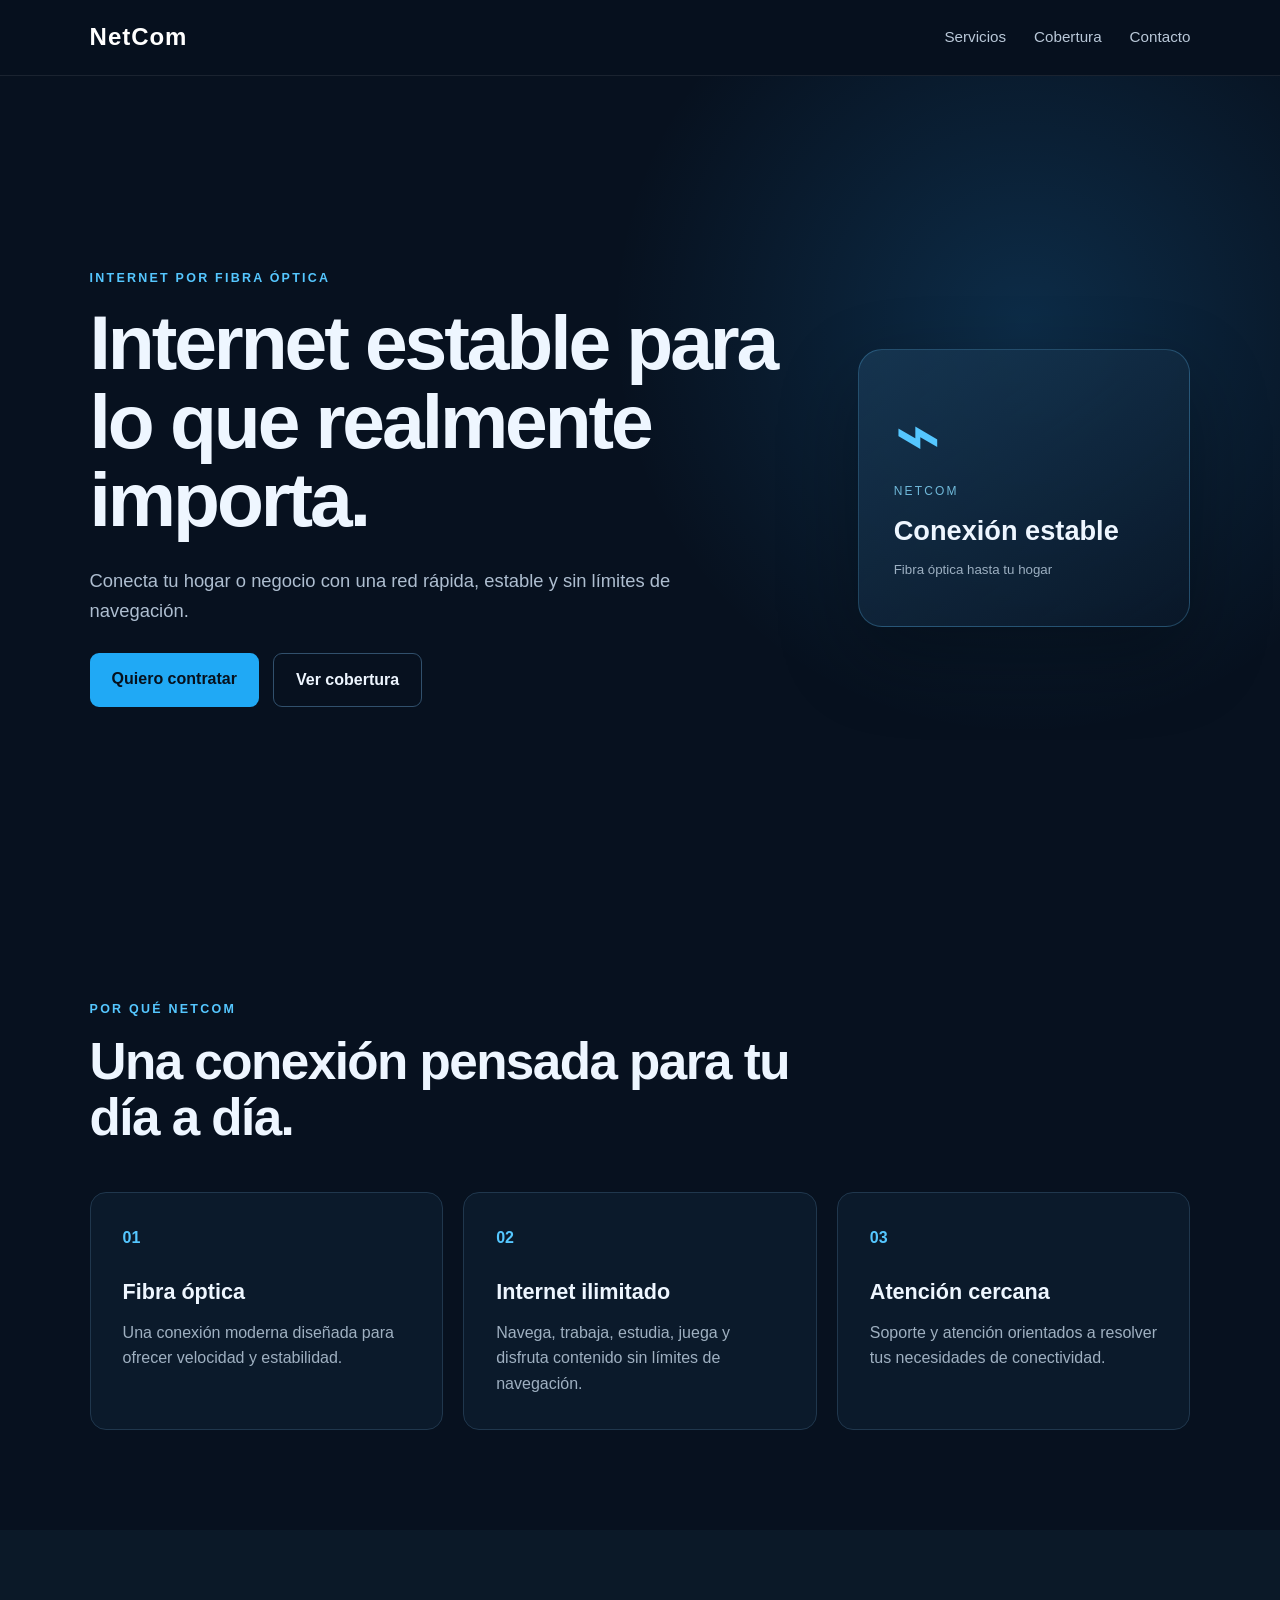
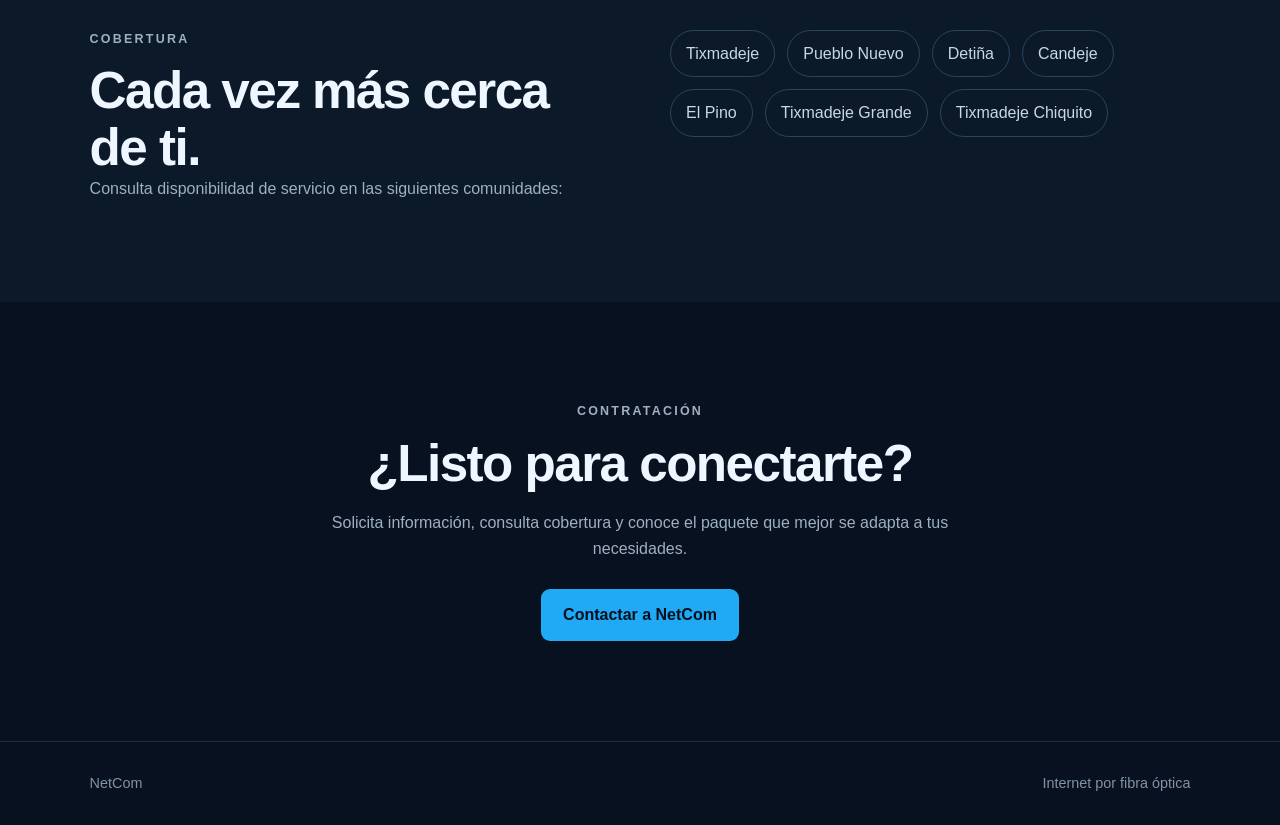
==== index.html @ 11212d7e "Publish dark-mode logo asset" ====
<!DOCTYPE html>
<html lang="es">
<head>
  <meta charset="UTF-8">
  <meta name="viewport" content="width=device-width, initial-scale=1.0">
  <meta name="description" content="NetCom - Internet por fibra óptica estable, rápido e ilimitado.">
  <title>NetCom | Internet por Fibra Óptica</title>
  <link rel="stylesheet" href="style.css">
</head>
<body>
  <header class="navbar">
    <a class="brand" href="#inicio">NetCom</a>
    <nav>
      <a href="#servicios">Servicios</a>
      <a href="#cobertura">Cobertura</a>
      <a href="#contacto">Contacto</a>
    </nav>
  </header>

  <main>
    <section id="inicio" class="hero">
      <div class="hero-content">
        <p class="eyebrow">INTERNET POR FIBRA ÓPTICA</p>
        <h1>Internet estable para lo que realmente importa.</h1>
        <p class="hero-text">Conecta tu hogar o negocio con una red rápida, estable y sin límites de navegación.</p>
        <div class="hero-actions">
          <a class="button primary" href="#contacto">Quiero contratar</a>
          <a class="button secondary" href="#cobertura">Ver cobertura</a>
        </div>
      </div>
      <div class="signal-card">
        <div class="signal-icon">⌁</div>
        <span>NETCOM</span>
        <strong>Conexión estable</strong>
        <small>Fibra óptica hasta tu hogar</small>
      </div>
    </section>

    <section id="servicios" class="section">
      <div class="section-heading">
        <p class="eyebrow">POR QUÉ NETCOM</p>
        <h2>Una conexión pensada para tu día a día.</h2>
      </div>
      <div class="cards">
        <article class="card"><div class="card-number">01</div><h3>Fibra óptica</h3><p>Una conexión moderna diseñada para ofrecer velocidad y estabilidad.</p></article>
        <article class="card"><div class="card-number">02</div><h3>Internet ilimitado</h3><p>Navega, trabaja, estudia, juega y disfruta contenido sin límites de navegación.</p></article>
        <article class="card"><div class="card-number">03</div><h3>Atención cercana</h3><p>Soporte y atención orientados a resolver tus necesidades de conectividad.</p></article>
      </div>
    </section>

    <section id="cobertura" class="coverage">
      <div><p class="eyebrow">COBERTURA</p><h2>Cada vez más cerca de ti.</h2><p>Consulta disponibilidad de servicio en las siguientes comunidades:</p></div>
      <div class="locations"><span>Tixmadeje</span><span>Pueblo Nuevo</span><span>Detiña</span><span>Candeje</span><span>El Pino</span><span>Tixmadeje Grande</span><span>Tixmadeje Chiquito</span></div>
    </section>

    <section id="contacto" class="contact section">
      <div class="contact-box"><p class="eyebrow">CONTRATACIÓN</p><h2>¿Listo para conectarte?</h2><p>Solicita información, consulta cobertura y conoce el paquete que mejor se adapta a tus necesidades.</p><a class="button primary" href="tel:+527121079888">Contactar a NetCom</a></div>
    </section>
  </main>

  <footer><span>NetCom</span><span>Internet por fibra óptica</span></footer>
  <script src="script.js"></script>
</body>
</html>
---- style.css ----
*{box-sizing:border-box;margin:0;padding:0}html{scroll-behavior:smooth}body{font-family:Inter,Arial,sans-serif;background:#07111f;color:#eef6ff;line-height:1.6}.navbar{height:76px;padding:0 7%;display:flex;align-items:center;justify-content:space-between;border-bottom:1px solid rgba(255,255,255,.08);position:sticky;top:0;background:rgba(7,17,31,.92);backdrop-filter:blur(12px);z-index:10}.brand{font-size:1.5rem;font-weight:800;color:#fff;text-decoration:none;letter-spacing:.04em}.navbar nav{display:flex;gap:28px}.navbar nav a{color:#b9c8d8;text-decoration:none;font-size:.95rem}.navbar nav a:hover{color:#fff}.hero{min-height:calc(100vh - 76px);padding:9% 7%;display:grid;grid-template-columns:1.35fr .65fr;gap:7%;align-items:center;background:radial-gradient(circle at 80% 30%,rgba(38,166,255,.18),transparent 35%)}.eyebrow{font-size:.78rem;font-weight:800;letter-spacing:.18em;color:#55c7ff;margin-bottom:14px}.hero h1{font-size:clamp(3rem,6vw,5.8rem);line-height:1.02;max-width:850px;letter-spacing:-.04em}.hero-text{font-size:1.15rem;color:#aebed0;max-width:650px;margin:28px 0}.hero-actions{display:flex;gap:14px;flex-wrap:wrap}.button{display:inline-block;padding:13px 22px;border-radius:9px;text-decoration:none;font-weight:700}.primary{background:#20a9f5;color:#06111d}.secondary{border:1px solid #31506c;color:#eef6ff}.signal-card{border:1px solid rgba(100,200,255,.25);border-radius:24px;padding:45px 35px;background:linear-gradient(145deg,rgba(24,57,85,.8),rgba(10,24,41,.7));box-shadow:0 30px 80px rgba(0,0,0,.3);display:flex;flex-direction:column;gap:7px}.signal-icon{font-size:5rem;line-height:1;color:#55c7ff}.signal-card span{font-size:.75rem;letter-spacing:.18em;color:#70b9d9}.signal-card strong{font-size:1.7rem}.signal-card small{color:#9cafc1}.section{padding:100px 7%}.section-heading{max-width:700px;margin-bottom:45px}.section h2,.coverage h2{font-size:clamp(2rem,4vw,3.5rem);line-height:1.1;letter-spacing:-.03em}.cards{display:grid;grid-template-columns:repeat(3,1fr);gap:20px}.card{padding:32px;border:1px solid #20374d;border-radius:16px;background:#0b1a2b}.card-number{color:#55c7ff;font-weight:800;margin-bottom:25px}.card h3{font-size:1.35rem;margin-bottom:10px}.card p,.coverage p,.contact-box p{color:#9fb0c1}.coverage{padding:100px 7%;display:grid;grid-template-columns:1fr 1fr;gap:60px;background:#0b1928}.locations{display:flex;flex-wrap:wrap;gap:12px;align-content:start}.locations span{padding:10px 15px;border:1px solid #29455e;border-radius:999px;color:#c8d8e7}.contact{text-align:center}.contact-box{max-width:700px;margin:auto}.contact-box h2{margin-bottom:18px}.contact-box .button{margin-top:28px}footer{padding:30px 7%;border-top:1px solid #1b2e40;display:flex;justify-content:space-between;color:#8093a6;font-size:.9rem}@media(max-width:800px){.navbar{padding:0 5%}.navbar nav{gap:12px}.navbar nav a{font-size:.8rem}.hero,.coverage{grid-template-columns:1fr;padding:75px 5%}.hero{min-height:auto}.section{padding:75px 5%}.cards{grid-template-columns:1fr}.signal-card{display:none}footer{padding:25px 5%;flex-direction:column;gap:8px}}
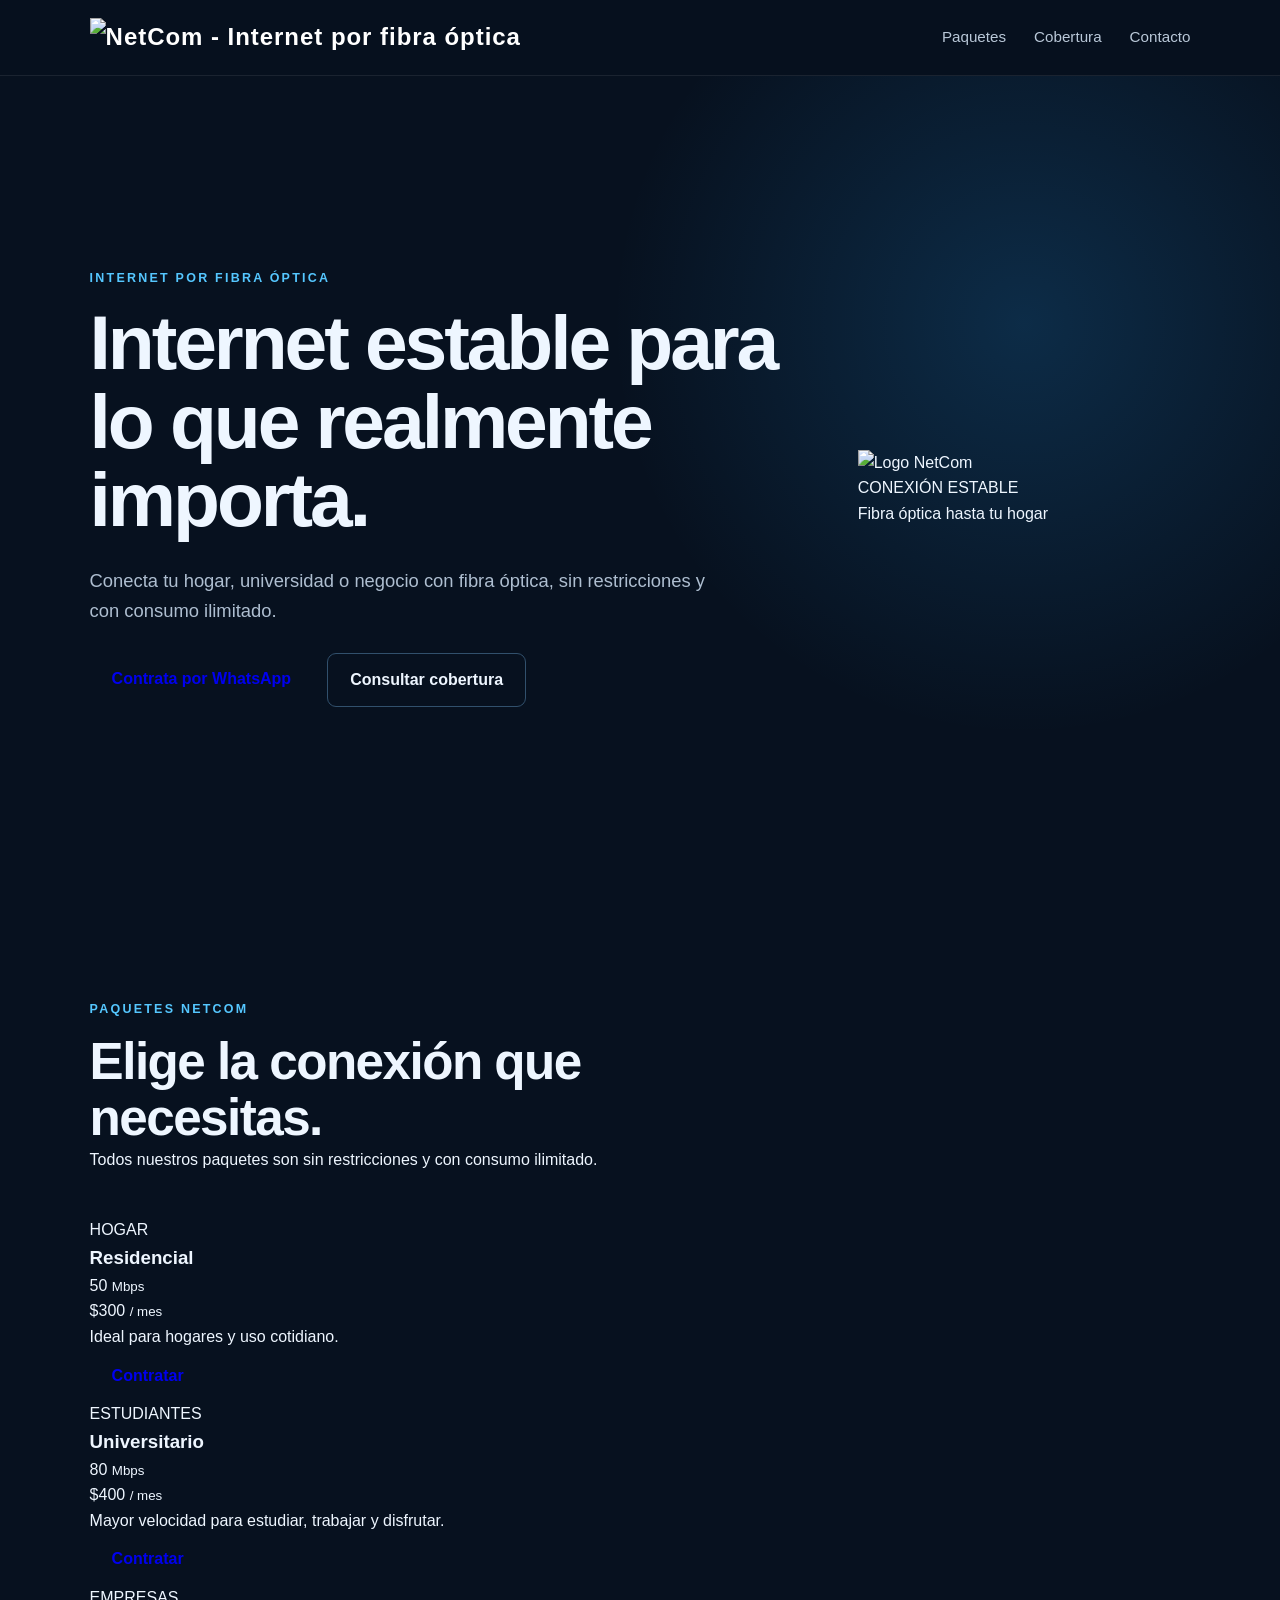
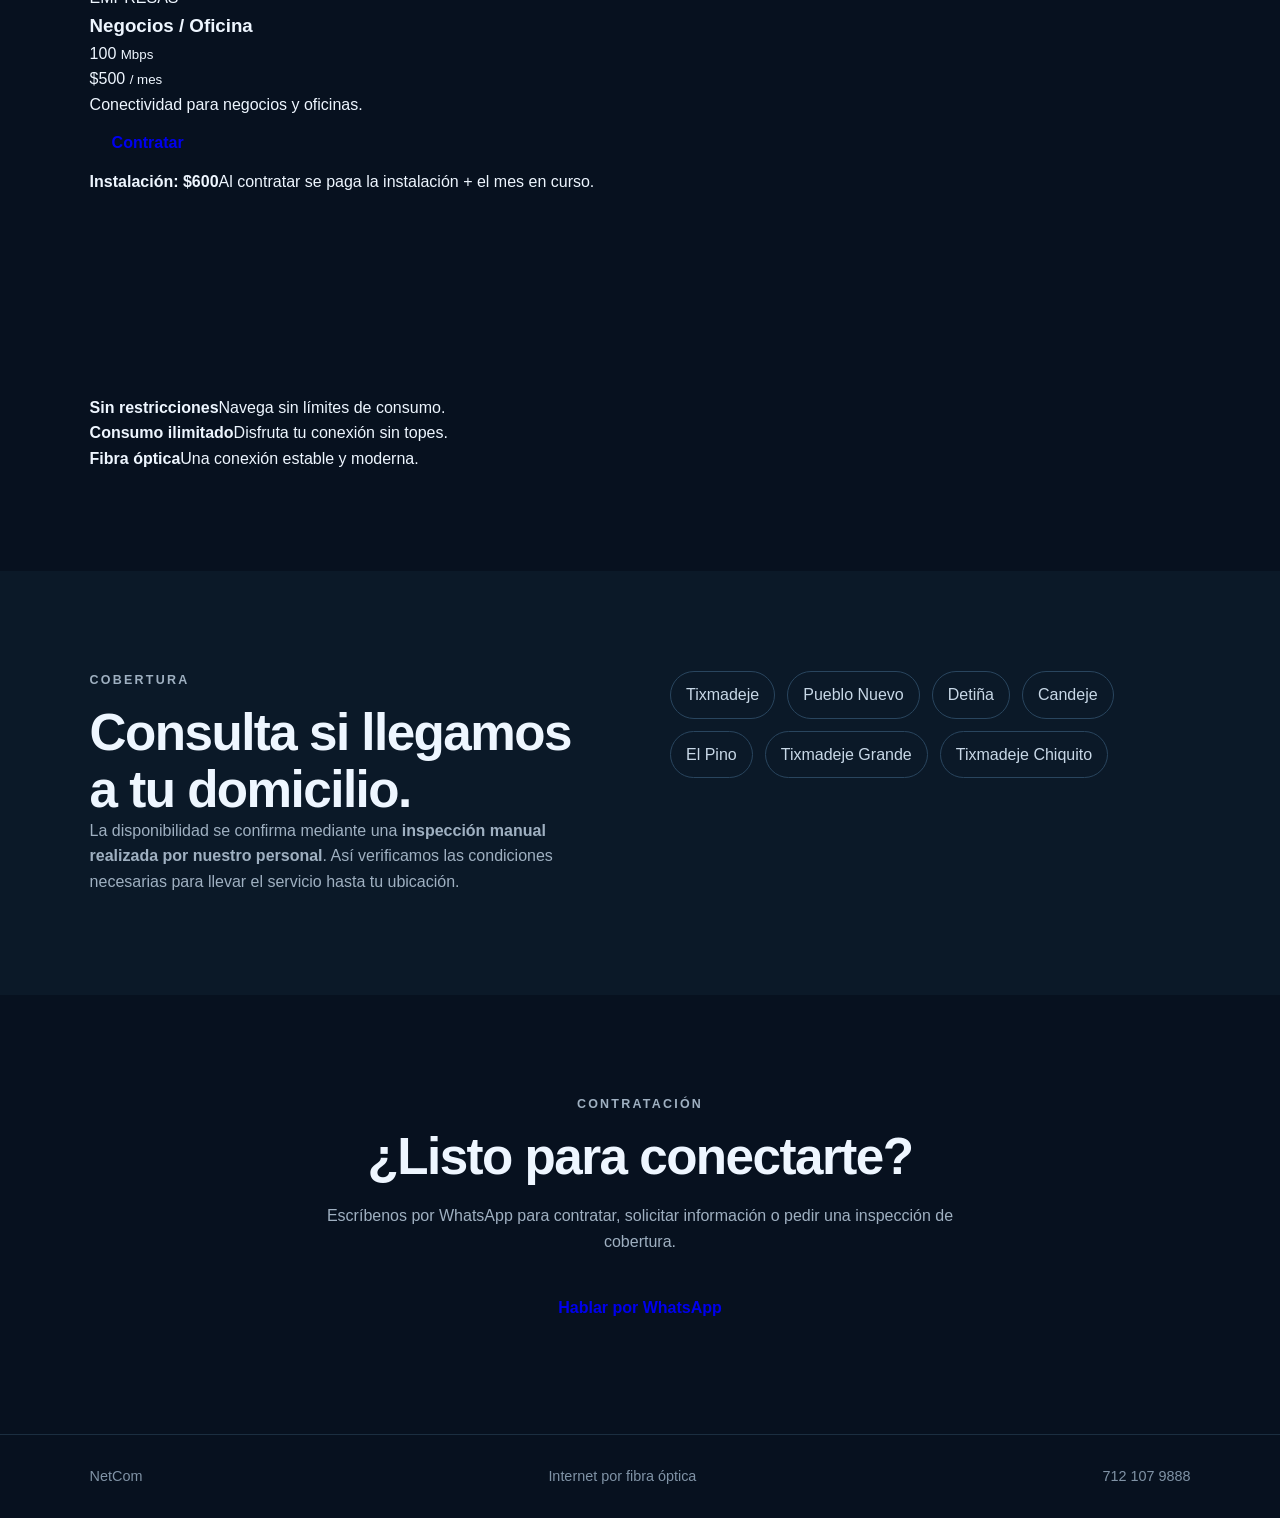
==== commit b56793d5: "Add NetCom branding and plans" ====
--- a/index.html
+++ b/index.html
@@ -1,64 +1,41 @@
 <!DOCTYPE html>
 <html lang="es">
 <head>
-  <meta charset="UTF-8">
-  <meta name="viewport" content="width=device-width, initial-scale=1.0">
-  <meta name="description" content="NetCom - Internet por fibra óptica estable, rápido e ilimitado.">
-  <title>NetCom | Internet por Fibra Óptica</title>
-  <link rel="stylesheet" href="style.css">
+<meta charset="UTF-8">
+<meta name="viewport" content="width=device-width, initial-scale=1.0">
+<meta name="description" content="NetCom - Internet por fibra óptica, sin restricciones y con consumo ilimitado.">
+<title>NetCom | Internet por Fibra Óptica</title>
+<link rel="stylesheet" href="style.css">
 </head>
 <body>
-  <header class="navbar">
-    <a class="brand" href="#inicio">NetCom</a>
-    <nav>
-      <a href="#servicios">Servicios</a>
-      <a href="#cobertura">Cobertura</a>
-      <a href="#contacto">Contacto</a>
-    </nav>
-  </header>
-
-  <main>
-    <section id="inicio" class="hero">
-      <div class="hero-content">
-        <p class="eyebrow">INTERNET POR FIBRA ÓPTICA</p>
-        <h1>Internet estable para lo que realmente importa.</h1>
-        <p class="hero-text">Conecta tu hogar o negocio con una red rápida, estable y sin límites de navegación.</p>
-        <div class="hero-actions">
-          <a class="button primary" href="#contacto">Quiero contratar</a>
-          <a class="button secondary" href="#cobertura">Ver cobertura</a>
-        </div>
-      </div>
-      <div class="signal-card">
-        <div class="signal-icon">⌁</div>
-        <span>NETCOM</span>
-        <strong>Conexión estable</strong>
-        <small>Fibra óptica hasta tu hogar</small>
-      </div>
-    </section>
-
-    <section id="servicios" class="section">
-      <div class="section-heading">
-        <p class="eyebrow">POR QUÉ NETCOM</p>
-        <h2>Una conexión pensada para tu día a día.</h2>
-      </div>
-      <div class="cards">
-        <article class="card"><div class="card-number">01</div><h3>Fibra óptica</h3><p>Una conexión moderna diseñada para ofrecer velocidad y estabilidad.</p></article>
-        <article class="card"><div class="card-number">02</div><h3>Internet ilimitado</h3><p>Navega, trabaja, estudia, juega y disfruta contenido sin límites de navegación.</p></article>
-        <article class="card"><div class="card-number">03</div><h3>Atención cercana</h3><p>Soporte y atención orientados a resolver tus necesidades de conectividad.</p></article>
-      </div>
-    </section>
-
-    <section id="cobertura" class="coverage">
-      <div><p class="eyebrow">COBERTURA</p><h2>Cada vez más cerca de ti.</h2><p>Consulta disponibilidad de servicio en las siguientes comunidades:</p></div>
-      <div class="locations"><span>Tixmadeje</span><span>Pueblo Nuevo</span><span>Detiña</span><span>Candeje</span><span>El Pino</span><span>Tixmadeje Grande</span><span>Tixmadeje Chiquito</span></div>
-    </section>
-
-    <section id="contacto" class="contact section">
-      <div class="contact-box"><p class="eyebrow">CONTRATACIÓN</p><h2>¿Listo para conectarte?</h2><p>Solicita información, consulta cobertura y conoce el paquete que mejor se adapta a tus necesidades.</p><a class="button primary" href="tel:+527121079888">Contactar a NetCom</a></div>
-    </section>
-  </main>
-
-  <footer><span>NetCom</span><span>Internet por fibra óptica</span></footer>
-  <script src="script.js"></script>
+<header class="navbar">
+  <a class="brand" href="#inicio"><img src="assets/netcom-logo-dark.png" alt="NetCom - Internet por fibra óptica"></a>
+  <nav><a href="#planes">Paquetes</a><a href="#cobertura">Cobertura</a><a href="#contacto">Contacto</a></nav>
+</header>
+<main>
+<section id="inicio" class="hero">
+  <div class="hero-content">
+    <p class="eyebrow">INTERNET POR FIBRA ÓPTICA</p>
+    <h1>Internet estable para lo que realmente importa.</h1>
+    <p class="hero-text">Conecta tu hogar, universidad o negocio con fibra óptica, sin restricciones y con consumo ilimitado.</p>
+    <div class="hero-actions"><a class="button whatsapp" href="https://wa.me/527121079888?text=Hola%20NetCom%2C%20quiero%20contratar%20internet." target="_blank" rel="noopener">Contrata por WhatsApp</a><a class="button secondary" href="#cobertura">Consultar cobertura</a></div>
+  </div>
+  <div class="hero-logo"><img src="assets/netcom-logo-dark.png" alt="Logo NetCom"><div class="badge">CONEXIÓN ESTABLE<br><span>Fibra óptica hasta tu hogar</span></div></div>
+</section>
+<section id="planes" class="section plans">
+  <div class="section-heading"><p class="eyebrow">PAQUETES NETCOM</p><h2>Elige la conexión que necesitas.</h2><p>Todos nuestros paquetes son sin restricciones y con consumo ilimitado.</p></div>
+  <div class="plans-grid">
+    <article class="plan"><span class="plan-tag">HOGAR</span><h3>Residencial</h3><div class="speed">50 <small>Mbps</small></div><div class="price">$300 <small>/ mes</small></div><p>Ideal para hogares y uso cotidiano.</p><a class="button whatsapp" href="https://wa.me/527121079888?text=Hola%20NetCom%2C%20me%20interesa%20el%20Plan%20Residencial%20de%2050%20Mbps." target="_blank" rel="noopener">Contratar</a></article>
+    <article class="plan featured"><span class="plan-tag">ESTUDIANTES</span><h3>Universitario</h3><div class="speed">80 <small>Mbps</small></div><div class="price">$400 <small>/ mes</small></div><p>Mayor velocidad para estudiar, trabajar y disfrutar.</p><a class="button whatsapp" href="https://wa.me/527121079888?text=Hola%20NetCom%2C%20me%20interesa%20el%20Plan%20Universitario%20de%2080%20Mbps." target="_blank" rel="noopener">Contratar</a></article>
+    <article class="plan"><span class="plan-tag">EMPRESAS</span><h3>Negocios / Oficina</h3><div class="speed">100 <small>Mbps</small></div><div class="price">$500 <small>/ mes</small></div><p>Conectividad para negocios y oficinas.</p><a class="button whatsapp" href="https://wa.me/527121079888?text=Hola%20NetCom%2C%20me%20interesa%20el%20Plan%20Negocios%2FOficina%20de%20100%20Mbps." target="_blank" rel="noopener">Contratar</a></article>
+  </div>
+  <div class="installation"><strong>Instalación: $600</strong><span>Al contratar se paga la instalación + el mes en curso.</span></div>
+</section>
+<section class="benefits section"><div class="benefit"><strong>Sin restricciones</strong><span>Navega sin límites de consumo.</span></div><div class="benefit"><strong>Consumo ilimitado</strong><span>Disfruta tu conexión sin topes.</span></div><div class="benefit"><strong>Fibra óptica</strong><span>Una conexión estable y moderna.</span></div></section>
+<section id="cobertura" class="coverage"><div><p class="eyebrow">COBERTURA</p><h2>Consulta si llegamos a tu domicilio.</h2><p>La disponibilidad se confirma mediante una <strong>inspección manual realizada por nuestro personal</strong>. Así verificamos las condiciones necesarias para llevar el servicio hasta tu ubicación.</p></div><div class="locations"><span>Tixmadeje</span><span>Pueblo Nuevo</span><span>Detiña</span><span>Candeje</span><span>El Pino</span><span>Tixmadeje Grande</span><span>Tixmadeje Chiquito</span></div></section>
+<section id="contacto" class="contact section"><div class="contact-box"><p class="eyebrow">CONTRATACIÓN</p><h2>¿Listo para conectarte?</h2><p>Escríbenos por WhatsApp para contratar, solicitar información o pedir una inspección de cobertura.</p><a class="button whatsapp" href="https://wa.me/527121079888?text=Hola%20NetCom%2C%20quiero%20informaci%C3%B3n%20sobre%20sus%20planes." target="_blank" rel="noopener">Hablar por WhatsApp</a></div></section>
+</main>
+<footer><span>NetCom</span><span>Internet por fibra óptica</span><span>712 107 9888</span></footer>
+<script src="script.js"></script>
 </body>
-</html>
+</html>
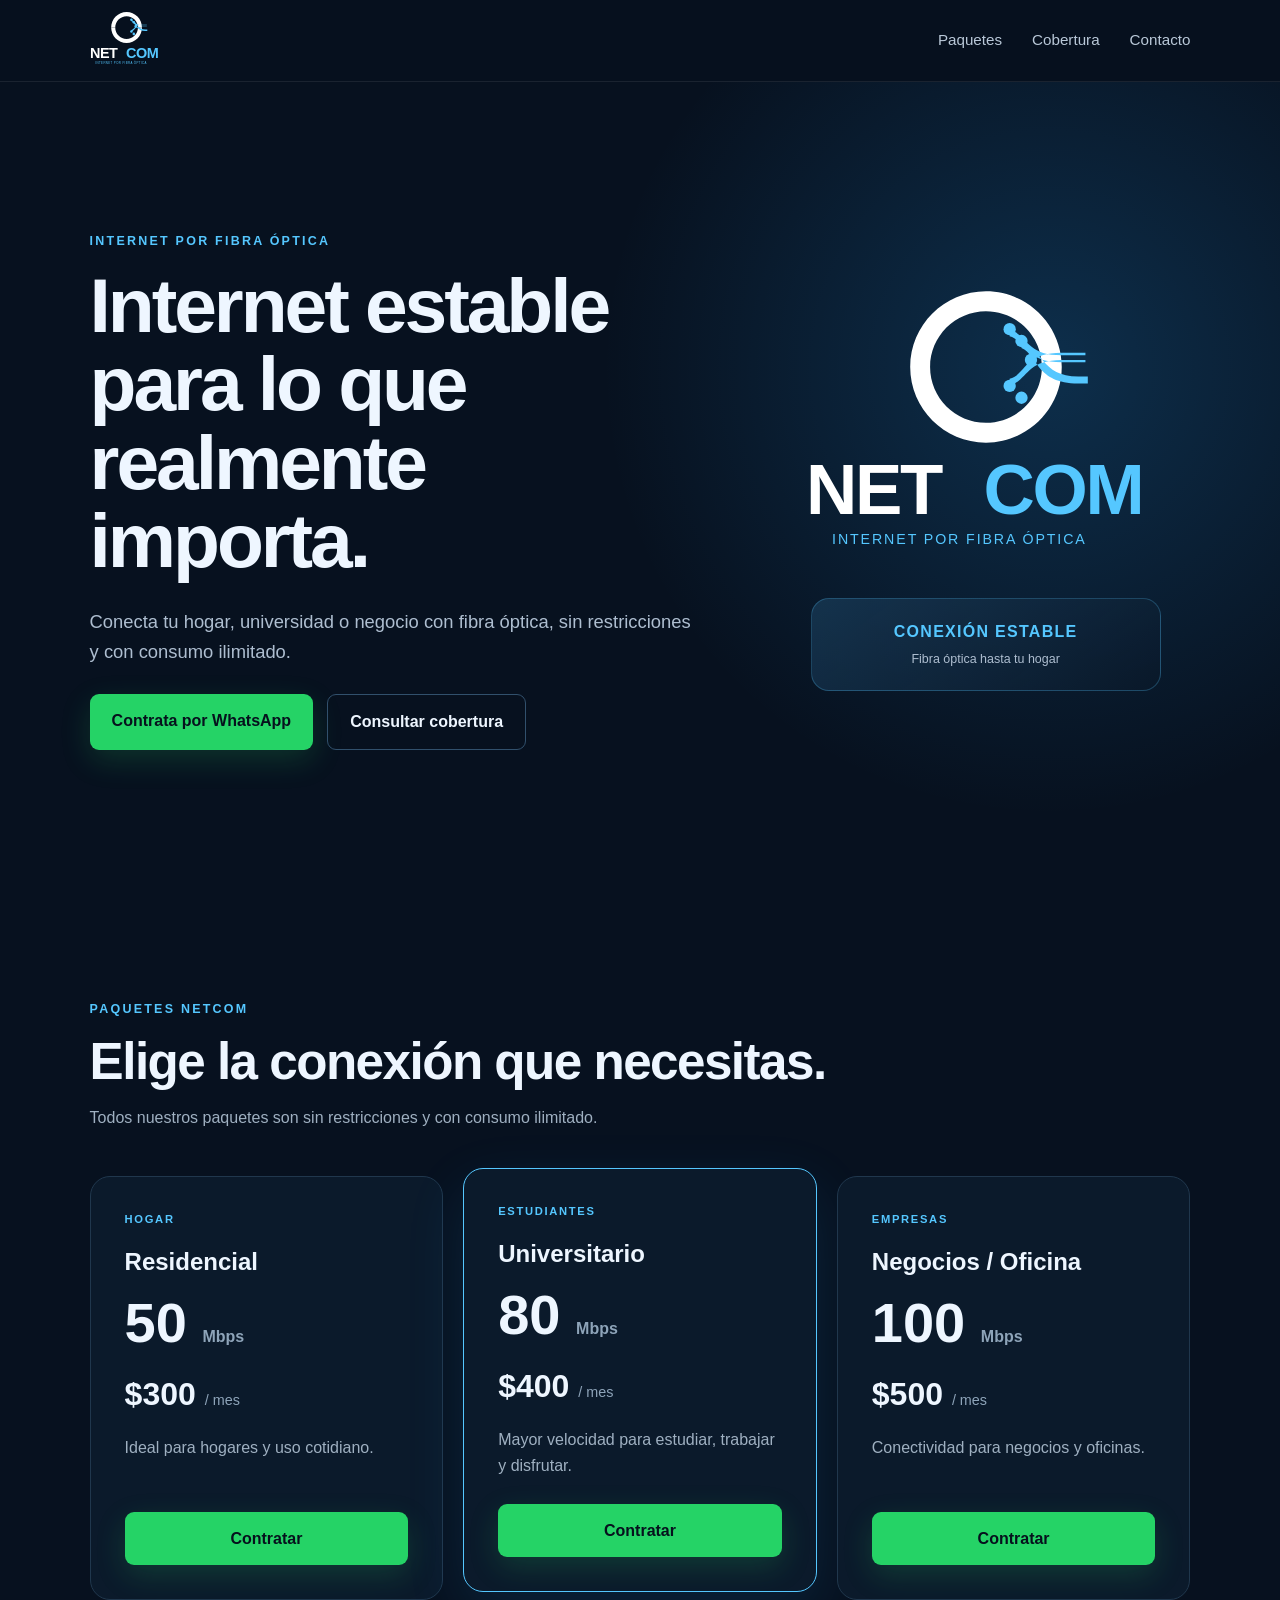
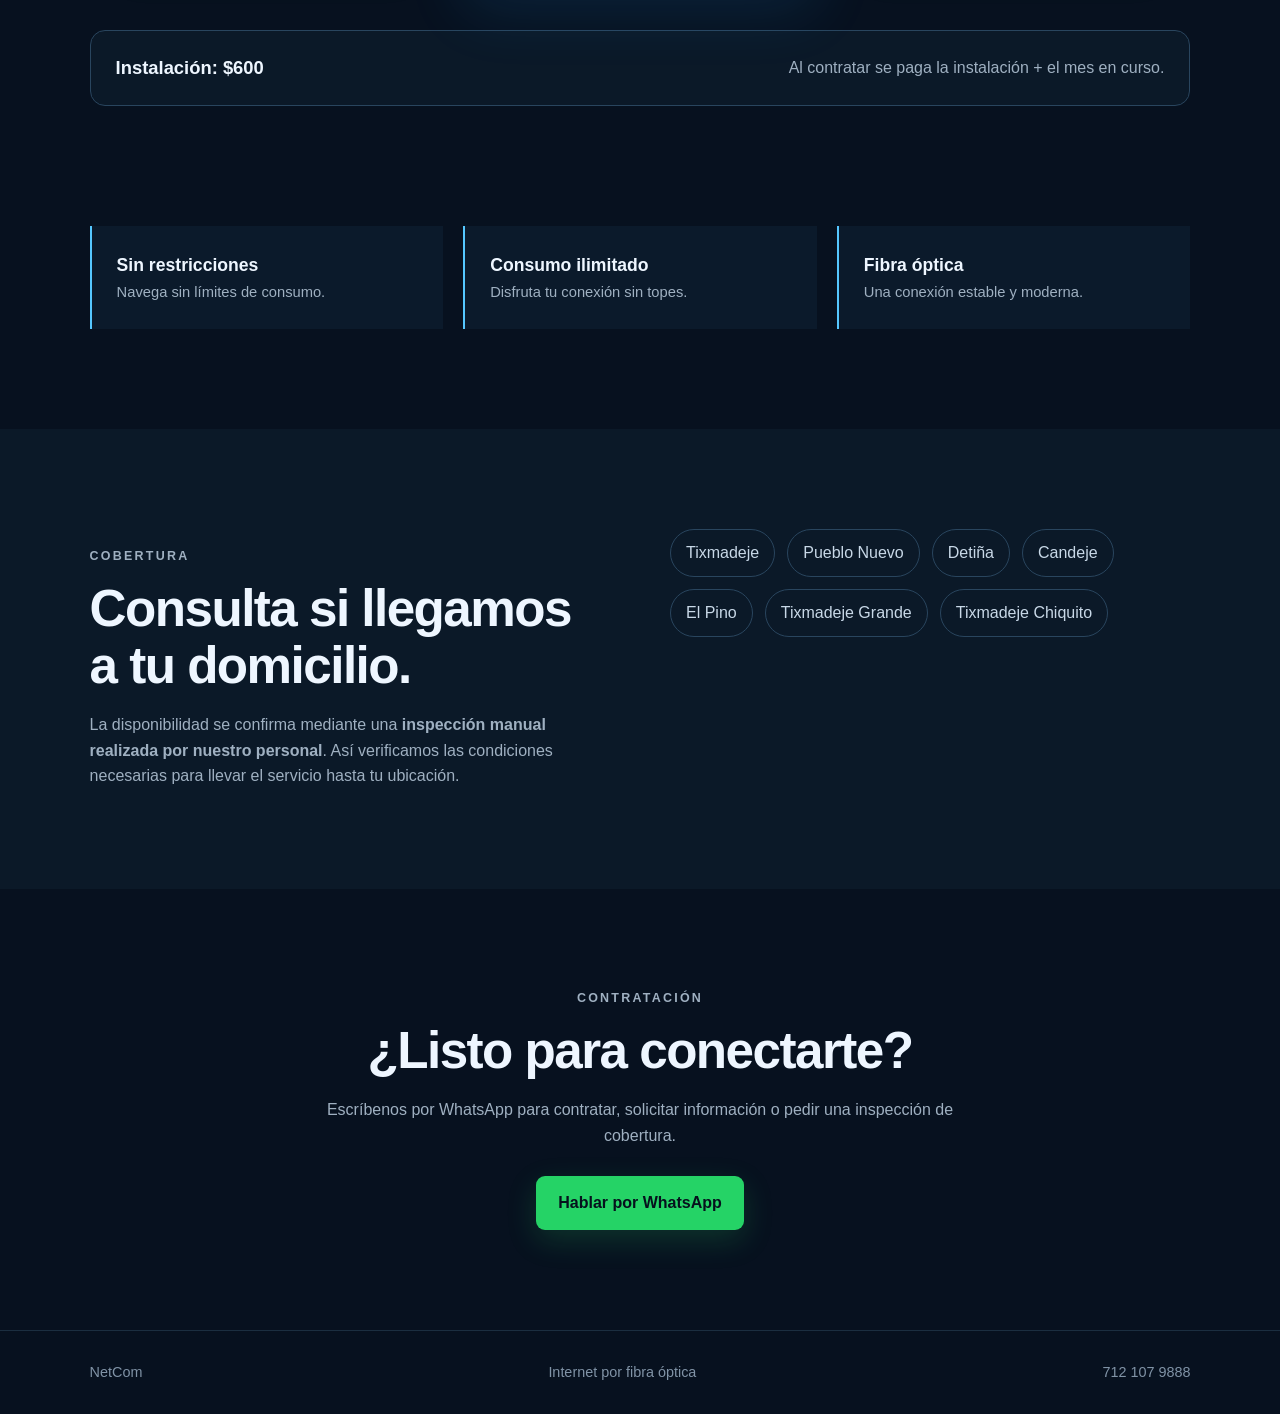
==== commit 026b6283: "Fix visible NetCom logo" ====
--- a/index.html
+++ b/index.html
@@ -9,7 +9,7 @@
 </head>
 <body>
 <header class="navbar">
-  <a class="brand" href="#inicio"><img src="assets/netcom-logo-dark.png" alt="NetCom - Internet por fibra óptica"></a>
+  <a class="brand" href="#inicio"><img src="assets/netcom-logo-dark-fixed.svg" alt="NetCom - Internet por fibra óptica"></a>
   <nav><a href="#planes">Paquetes</a><a href="#cobertura">Cobertura</a><a href="#contacto">Contacto</a></nav>
 </header>
 <main>
@@ -20,7 +20,7 @@
     <p class="hero-text">Conecta tu hogar, universidad o negocio con fibra óptica, sin restricciones y con consumo ilimitado.</p>
     <div class="hero-actions"><a class="button whatsapp" href="https://wa.me/527121079888?text=Hola%20NetCom%2C%20quiero%20contratar%20internet." target="_blank" rel="noopener">Contrata por WhatsApp</a><a class="button secondary" href="#cobertura">Consultar cobertura</a></div>
   </div>
-  <div class="hero-logo"><img src="assets/netcom-logo-dark.png" alt="Logo NetCom"><div class="badge">CONEXIÓN ESTABLE<br><span>Fibra óptica hasta tu hogar</span></div></div>
+  <div class="hero-logo"><img src="assets/netcom-logo-dark-fixed.svg" alt="Logo NetCom"><div class="badge">CONEXIÓN ESTABLE<br><span>Fibra óptica hasta tu hogar</span></div></div>
 </section>
 <section id="planes" class="section plans">
   <div class="section-heading"><p class="eyebrow">PAQUETES NETCOM</p><h2>Elige la conexión que necesitas.</h2><p>Todos nuestros paquetes son sin restricciones y con consumo ilimitado.</p></div>
--- a/style.css
+++ b/style.css
@@ -1 +1 @@
-*{box-sizing:border-box;margin:0;padding:0}html{scroll-behavior:smooth}body{font-family:Inter,Arial,sans-serif;background:#07111f;color:#eef6ff;line-height:1.6}.navbar{height:76px;padding:0 7%;display:flex;align-items:center;justify-content:space-between;border-bottom:1px solid rgba(255,255,255,.08);position:sticky;top:0;background:rgba(7,17,31,.92);backdrop-filter:blur(12px);z-index:10}.brand{font-size:1.5rem;font-weight:800;color:#fff;text-decoration:none;letter-spacing:.04em}.navbar nav{display:flex;gap:28px}.navbar nav a{color:#b9c8d8;text-decoration:none;font-size:.95rem}.navbar nav a:hover{color:#fff}.hero{min-height:calc(100vh - 76px);padding:9% 7%;display:grid;grid-template-columns:1.35fr .65fr;gap:7%;align-items:center;background:radial-gradient(circle at 80% 30%,rgba(38,166,255,.18),transparent 35%)}.eyebrow{font-size:.78rem;font-weight:800;letter-spacing:.18em;color:#55c7ff;margin-bottom:14px}.hero h1{font-size:clamp(3rem,6vw,5.8rem);line-height:1.02;max-width:850px;letter-spacing:-.04em}.hero-text{font-size:1.15rem;color:#aebed0;max-width:650px;margin:28px 0}.hero-actions{display:flex;gap:14px;flex-wrap:wrap}.button{display:inline-block;padding:13px 22px;border-radius:9px;text-decoration:none;font-weight:700}.primary{background:#20a9f5;color:#06111d}.secondary{border:1px solid #31506c;color:#eef6ff}.signal-card{border:1px solid rgba(100,200,255,.25);border-radius:24px;padding:45px 35px;background:linear-gradient(145deg,rgba(24,57,85,.8),rgba(10,24,41,.7));box-shadow:0 30px 80px rgba(0,0,0,.3);display:flex;flex-direction:column;gap:7px}.signal-icon{font-size:5rem;line-height:1;color:#55c7ff}.signal-card span{font-size:.75rem;letter-spacing:.18em;color:#70b9d9}.signal-card strong{font-size:1.7rem}.signal-card small{color:#9cafc1}.section{padding:100px 7%}.section-heading{max-width:700px;margin-bottom:45px}.section h2,.coverage h2{font-size:clamp(2rem,4vw,3.5rem);line-height:1.1;letter-spacing:-.03em}.cards{display:grid;grid-template-columns:repeat(3,1fr);gap:20px}.card{padding:32px;border:1px solid #20374d;border-radius:16px;background:#0b1a2b}.card-number{color:#55c7ff;font-weight:800;margin-bottom:25px}.card h3{font-size:1.35rem;margin-bottom:10px}.card p,.coverage p,.contact-box p{color:#9fb0c1}.coverage{padding:100px 7%;display:grid;grid-template-columns:1fr 1fr;gap:60px;background:#0b1928}.locations{display:flex;flex-wrap:wrap;gap:12px;align-content:start}.locations span{padding:10px 15px;border:1px solid #29455e;border-radius:999px;color:#c8d8e7}.contact{text-align:center}.contact-box{max-width:700px;margin:auto}.contact-box h2{margin-bottom:18px}.contact-box .button{margin-top:28px}footer{padding:30px 7%;border-top:1px solid #1b2e40;display:flex;justify-content:space-between;color:#8093a6;font-size:.9rem}@media(max-width:800px){.navbar{padding:0 5%}.navbar nav{gap:12px}.navbar nav a{font-size:.8rem}.hero,.coverage{grid-template-columns:1fr;padding:75px 5%}.hero{min-height:auto}.section{padding:75px 5%}.cards{grid-template-columns:1fr}.signal-card{display:none}footer{padding:25px 5%;flex-direction:column;gap:8px}}
+*{box-sizing:border-box;margin:0;padding:0}html{scroll-behavior:smooth}body{font-family:Inter,Arial,sans-serif;background:#07111f;color:#eef6ff;line-height:1.6}.navbar{height:82px;padding:0 7%;display:flex;align-items:center;justify-content:space-between;border-bottom:1px solid rgba(255,255,255,.08);position:sticky;top:0;background:rgba(7,17,31,.95);backdrop-filter:blur(12px);z-index:10}.brand{display:block;width:145px;height:58px}.brand img{width:100%;height:100%;object-fit:contain;object-position:left center}.navbar nav{display:flex;gap:30px}.navbar nav a{color:#b9c8d8;text-decoration:none;font-size:.95rem}.navbar nav a:hover{color:#55c7ff}.hero{min-height:calc(100vh - 82px);padding:8% 7%;display:grid;grid-template-columns:1.2fr .8fr;gap:7%;align-items:center;background:radial-gradient(circle at 82% 35%,rgba(38,166,255,.2),transparent 38%)}.eyebrow{font-size:.78rem;font-weight:800;letter-spacing:.18em;color:#55c7ff;margin-bottom:14px}.hero h1{font-size:clamp(3rem,6vw,5.7rem);line-height:1.02;max-width:850px;letter-spacing:-.04em}.hero-text{font-size:1.15rem;color:#aebed0;max-width:680px;margin:28px 0}.hero-actions{display:flex;gap:14px;flex-wrap:wrap}.button{display:inline-block;padding:14px 22px;border-radius:9px;text-decoration:none;font-weight:800;transition:transform .2s,box-shadow .2s}.button:hover{transform:translateY(-2px)}.whatsapp{background:#25d366;color:#06111d;box-shadow:0 10px 30px rgba(37,211,102,.18)}.secondary{border:1px solid #31506c;color:#eef6ff}.hero-logo{display:flex;flex-direction:column;align-items:center;gap:24px;padding:25px}.hero-logo>img{width:min(100%,430px);max-height:330px;object-fit:contain}.badge{width:min(100%,350px);padding:20px;border:1px solid rgba(85,199,255,.25);border-radius:18px;background:linear-gradient(145deg,rgba(24,57,85,.8),rgba(10,24,41,.7));font-weight:800;color:#55c7ff;text-align:center;letter-spacing:.08em}.badge span{display:block;color:#aebed0;font-size:.78rem;font-weight:500;letter-spacing:0;margin-top:5px}.section{padding:100px 7%}.section-heading{max-width:750px;margin-bottom:45px}.section-heading p:not(.eyebrow){color:#9fb0c1;margin-top:15px}.section h2,.coverage h2{font-size:clamp(2rem,4vw,3.5rem);line-height:1.1;letter-spacing:-.03em}.plans-grid{display:grid;grid-template-columns:repeat(3,1fr);gap:20px}.plan{padding:34px;border:1px solid #20374d;border-radius:20px;background:#0b1a2b;position:relative;display:flex;flex-direction:column;min-height:420px}.plan.featured{border-color:#55c7ff;box-shadow:0 20px 60px rgba(38,166,255,.12);transform:translateY(-8px)}.plan-tag{font-size:.7rem;font-weight:800;letter-spacing:.15em;color:#55c7ff}.plan h3{font-size:1.5rem;margin:14px 0}.speed{font-size:3.5rem;font-weight:900;line-height:1}.speed small{font-size:1rem;color:#8ea4b9}.price{font-size:2rem;font-weight:800;margin-top:18px}.price small{font-size:.9rem;color:#8ea4b9;font-weight:500}.plan p{color:#9fb0c1;margin:15px 0 25px}.plan .button{margin-top:auto;text-align:center}.installation{margin-top:30px;padding:22px 25px;border-radius:15px;border:1px solid #29455e;background:#0b1928;display:flex;justify-content:space-between;gap:20px;align-items:center}.installation strong{font-size:1.15rem}.installation span{color:#9fb0c1}.benefits{display:grid;grid-template-columns:repeat(3,1fr);gap:20px;padding-top:20px}.benefit{padding:25px;border-left:2px solid #55c7ff;background:#0b1a2b}.benefit strong{display:block;font-size:1.1rem}.benefit span{color:#9fb0c1;font-size:.92rem}.coverage{padding:100px 7%;display:grid;grid-template-columns:1fr 1fr;gap:60px;background:#0b1928}.coverage p{color:#9fb0c1;margin-top:18px}.locations{display:flex;flex-wrap:wrap;gap:12px;align-content:start}.locations span{padding:10px 15px;border:1px solid #29455e;border-radius:999px;color:#c8d8e7}.contact{text-align:center}.contact-box{max-width:700px;margin:auto}.contact-box h2{margin-bottom:18px}.contact-box p{color:#9fb0c1}.contact-box .button{margin-top:28px}footer{padding:30px 7%;border-top:1px solid #1b2e40;display:flex;justify-content:space-between;color:#8093a6;font-size:.9rem}@media(max-width:900px){.hero,.coverage{grid-template-columns:1fr}.hero{min-height:auto}.hero-logo{order:-1}.plans-grid,.benefits{grid-template-columns:1fr}.plan.featured{transform:none}.installation{flex-direction:column;align-items:flex-start}}@media(max-width:650px){.navbar{padding:0 5%;height:72px}.brand{width:115px;height:52px}.navbar nav{gap:12px}.navbar nav a{font-size:.78rem}.navbar nav a:nth-child(2){display:none}.hero,.section,.coverage{padding-left:5%;padding-right:5%}.hero{padding-top:65px;padding-bottom:65px}.hero-logo>img{max-height:240px}.hero h1{font-size:3rem}.installation{padding:18px}.footer{padding-left:5%;padding-right:5%}footer{padding:25px 5%;flex-direction:column;gap:8px}}
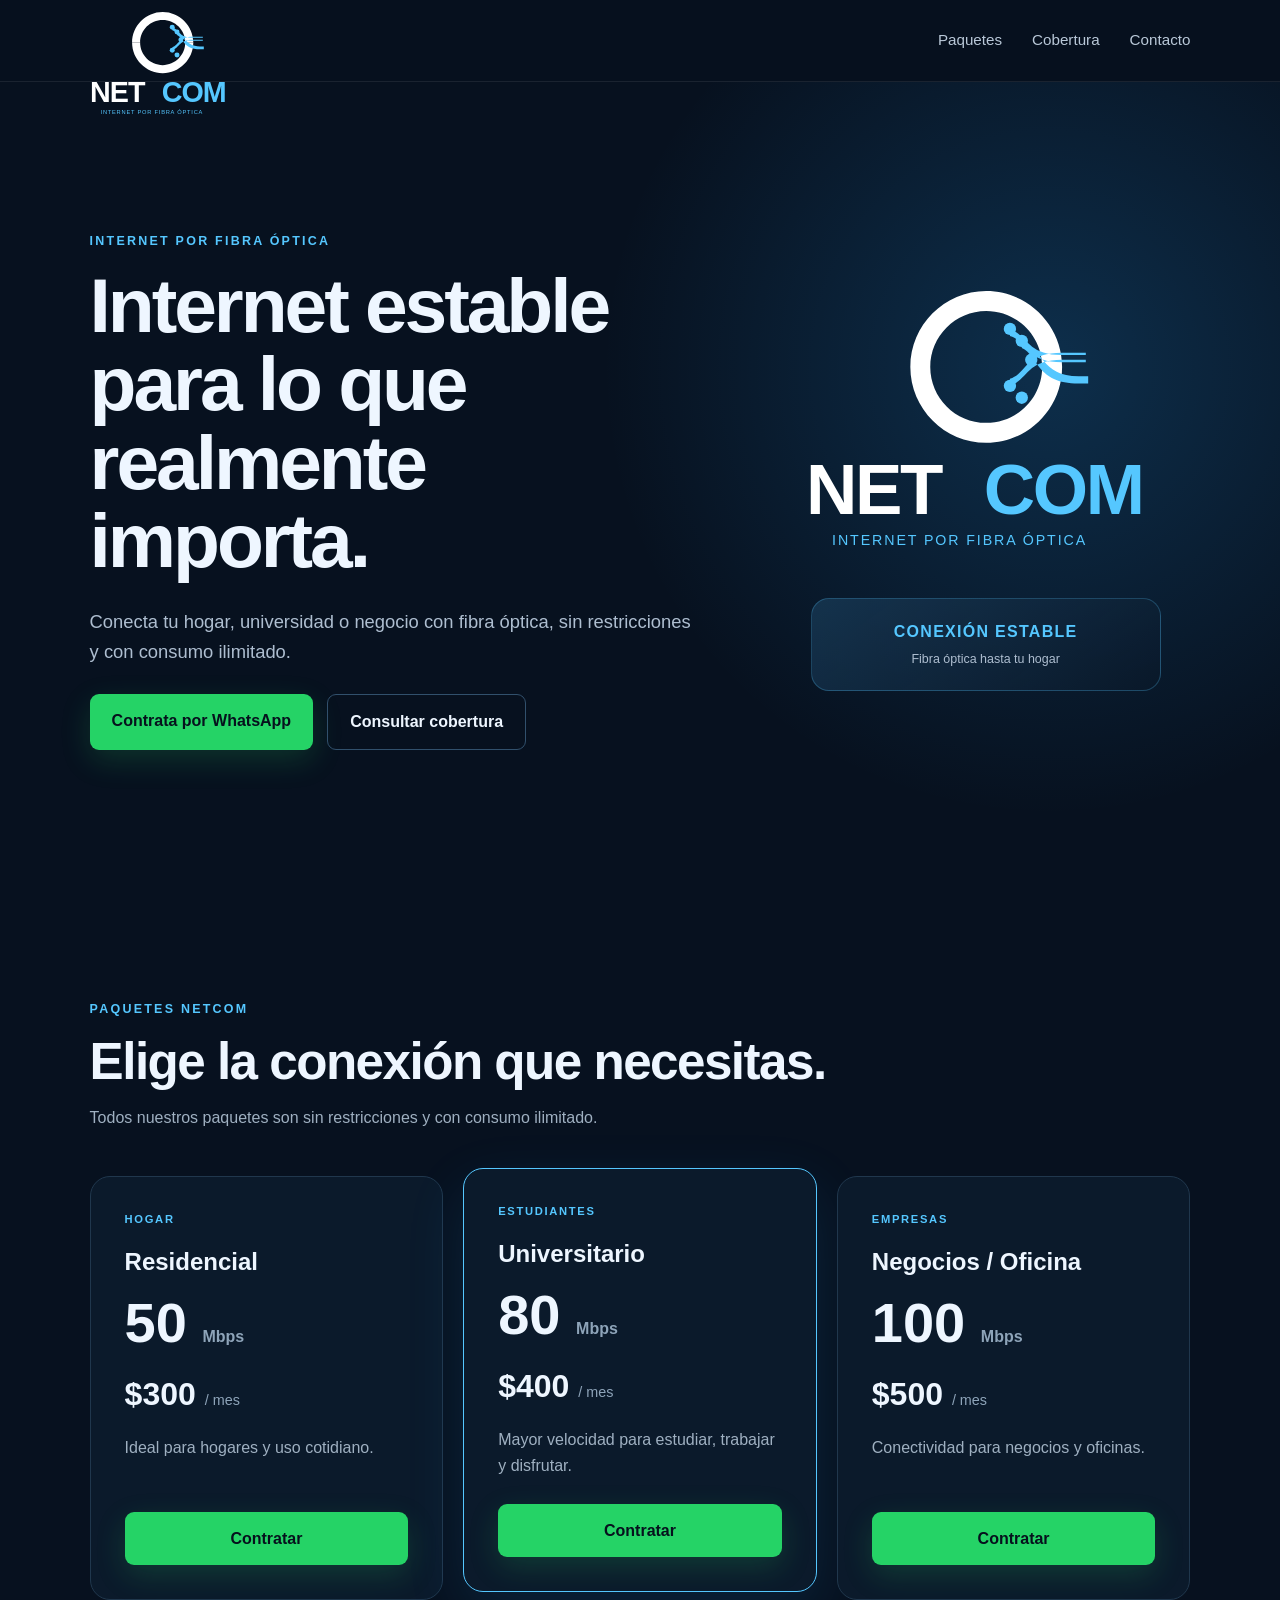
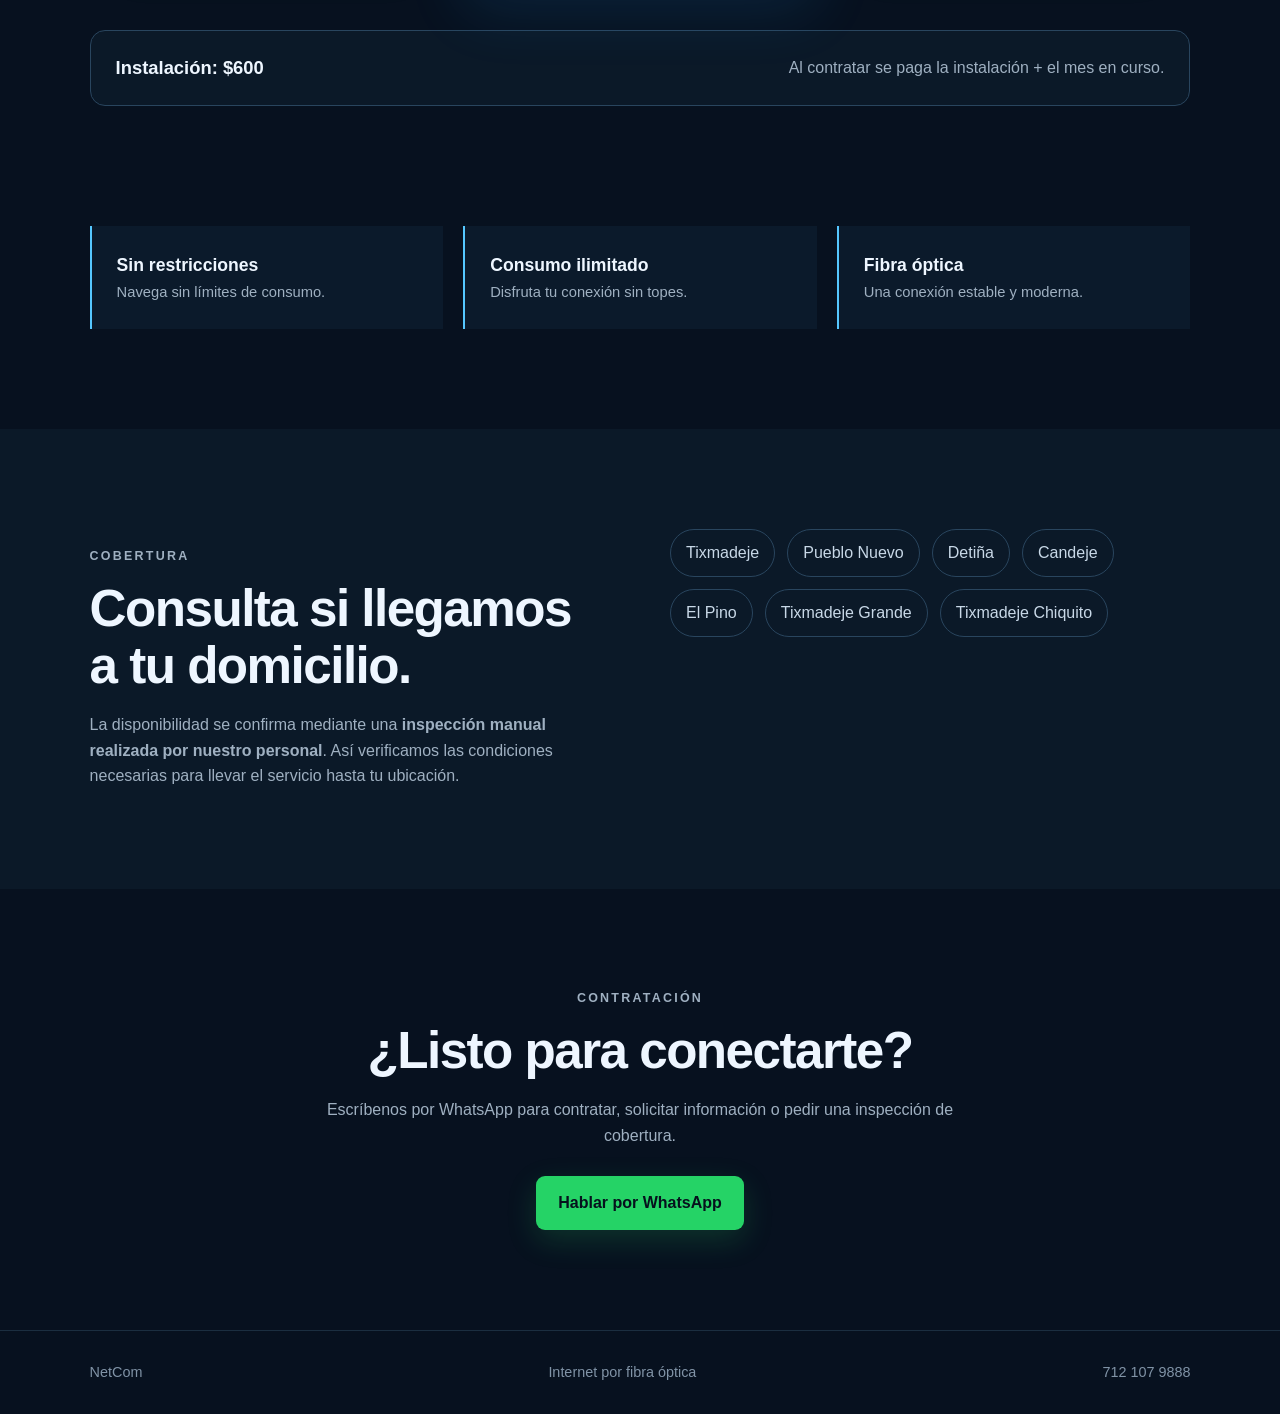
==== commit 72558a59: "Fix NetCom logo rendering" ====
--- a/index.html
+++ b/index.html
@@ -9,7 +9,13 @@
 </head>
 <body>
 <header class="navbar">
-  <a class="brand" href="#inicio"><img src="assets/netcom-logo-dark-fixed.svg" alt="NetCom - Internet por fibra óptica"></a>
+  <a class="brand" href="#inicio" aria-label="NetCom - Internet por fibra óptica">
+    <svg class="brand-logo" viewBox="0 0 758 597" role="img" aria-label="NetCom - Internet por fibra óptica">
+      <g fill="white"><path d="M380 0c-88 0-160 72-160 160h42c0-65 53-118 118-118s118 53 118 118h42C540 72 468 0 380 0z"/><path d="M220 160c0 88 72 160 160 160 88 0 160-72 160-160h-42c0 65-53 118-118 118s-118-53-118-118h-42z"/></g>
+      <g fill="#55c7ff"><circle cx="430" cy="80" r="13"/><circle cx="455" cy="105" r="13"/><circle cx="475" cy="145" r="13"/><circle cx="430" cy="200" r="13"/><circle cx="455" cy="225" r="13"/><path d="M430 80c40 15 35 55 110 55h50v15h-50c-80 0-75-45-110-55zM455 105c45 15 40 75 120 75h20v15h-20c-90 0-85-60-120-75zM430 200c40-15 35-55 110-55h50v-15h-50c-80 0-75 45-110 55z"/></g>
+      <g font-family="Arial,sans-serif"><text x="0" y="470" font-size="150" font-weight="800" letter-spacing="-5" fill="white">NET</text><text x="375" y="470" font-size="150" font-weight="800" letter-spacing="-5" fill="#55c7ff">COM</text><text x="55" y="535" font-size="30" font-weight="400" letter-spacing="4" fill="#55c7ff">INTERNET POR FIBRA ÓPTICA</text></g>
+    </svg>
+  </a>
   <nav><a href="#planes">Paquetes</a><a href="#cobertura">Cobertura</a><a href="#contacto">Contacto</a></nav>
 </header>
 <main>
@@ -20,7 +26,10 @@
     <p class="hero-text">Conecta tu hogar, universidad o negocio con fibra óptica, sin restricciones y con consumo ilimitado.</p>
     <div class="hero-actions"><a class="button whatsapp" href="https://wa.me/527121079888?text=Hola%20NetCom%2C%20quiero%20contratar%20internet." target="_blank" rel="noopener">Contrata por WhatsApp</a><a class="button secondary" href="#cobertura">Consultar cobertura</a></div>
   </div>
-  <div class="hero-logo"><img src="assets/netcom-logo-dark-fixed.svg" alt="Logo NetCom"><div class="badge">CONEXIÓN ESTABLE<br><span>Fibra óptica hasta tu hogar</span></div></div>
+  <div class="hero-logo">
+    <svg class="hero-logo-svg" viewBox="0 0 758 597" role="img" aria-label="Logo NetCom"><g fill="white"><path d="M380 0c-88 0-160 72-160 160h42c0-65 53-118 118-118s118 53 118 118h42C540 72 468 0 380 0z"/><path d="M220 160c0 88 72 160 160 160 88 0 160-72 160-160h-42c0 65-53 118-118 118s-118-53-118-118h-42z"/></g><g fill="#55c7ff"><circle cx="430" cy="80" r="13"/><circle cx="455" cy="105" r="13"/><circle cx="475" cy="145" r="13"/><circle cx="430" cy="200" r="13"/><circle cx="455" cy="225" r="13"/><path d="M430 80c40 15 35 55 110 55h50v15h-50c-80 0-75-45-110-55zM455 105c45 15 40 75 120 75h20v15h-20c-90 0-85-60-120-75zM430 200c40-15 35-55 110-55h50v-15h-50c-80 0-75 45-110 55z"/></g><g font-family="Arial,sans-serif"><text x="0" y="470" font-size="150" font-weight="800" letter-spacing="-5" fill="white">NET</text><text x="375" y="470" font-size="150" font-weight="800" letter-spacing="-5" fill="#55c7ff">COM</text><text x="55" y="535" font-size="30" font-weight="400" letter-spacing="4" fill="#55c7ff">INTERNET POR FIBRA ÓPTICA</text></g></svg>
+    <div class="badge">CONEXIÓN ESTABLE<br><span>Fibra óptica hasta tu hogar</span></div>
+  </div>
 </section>
 <section id="planes" class="section plans">
   <div class="section-heading"><p class="eyebrow">PAQUETES NETCOM</p><h2>Elige la conexión que necesitas.</h2><p>Todos nuestros paquetes son sin restricciones y con consumo ilimitado.</p></div>
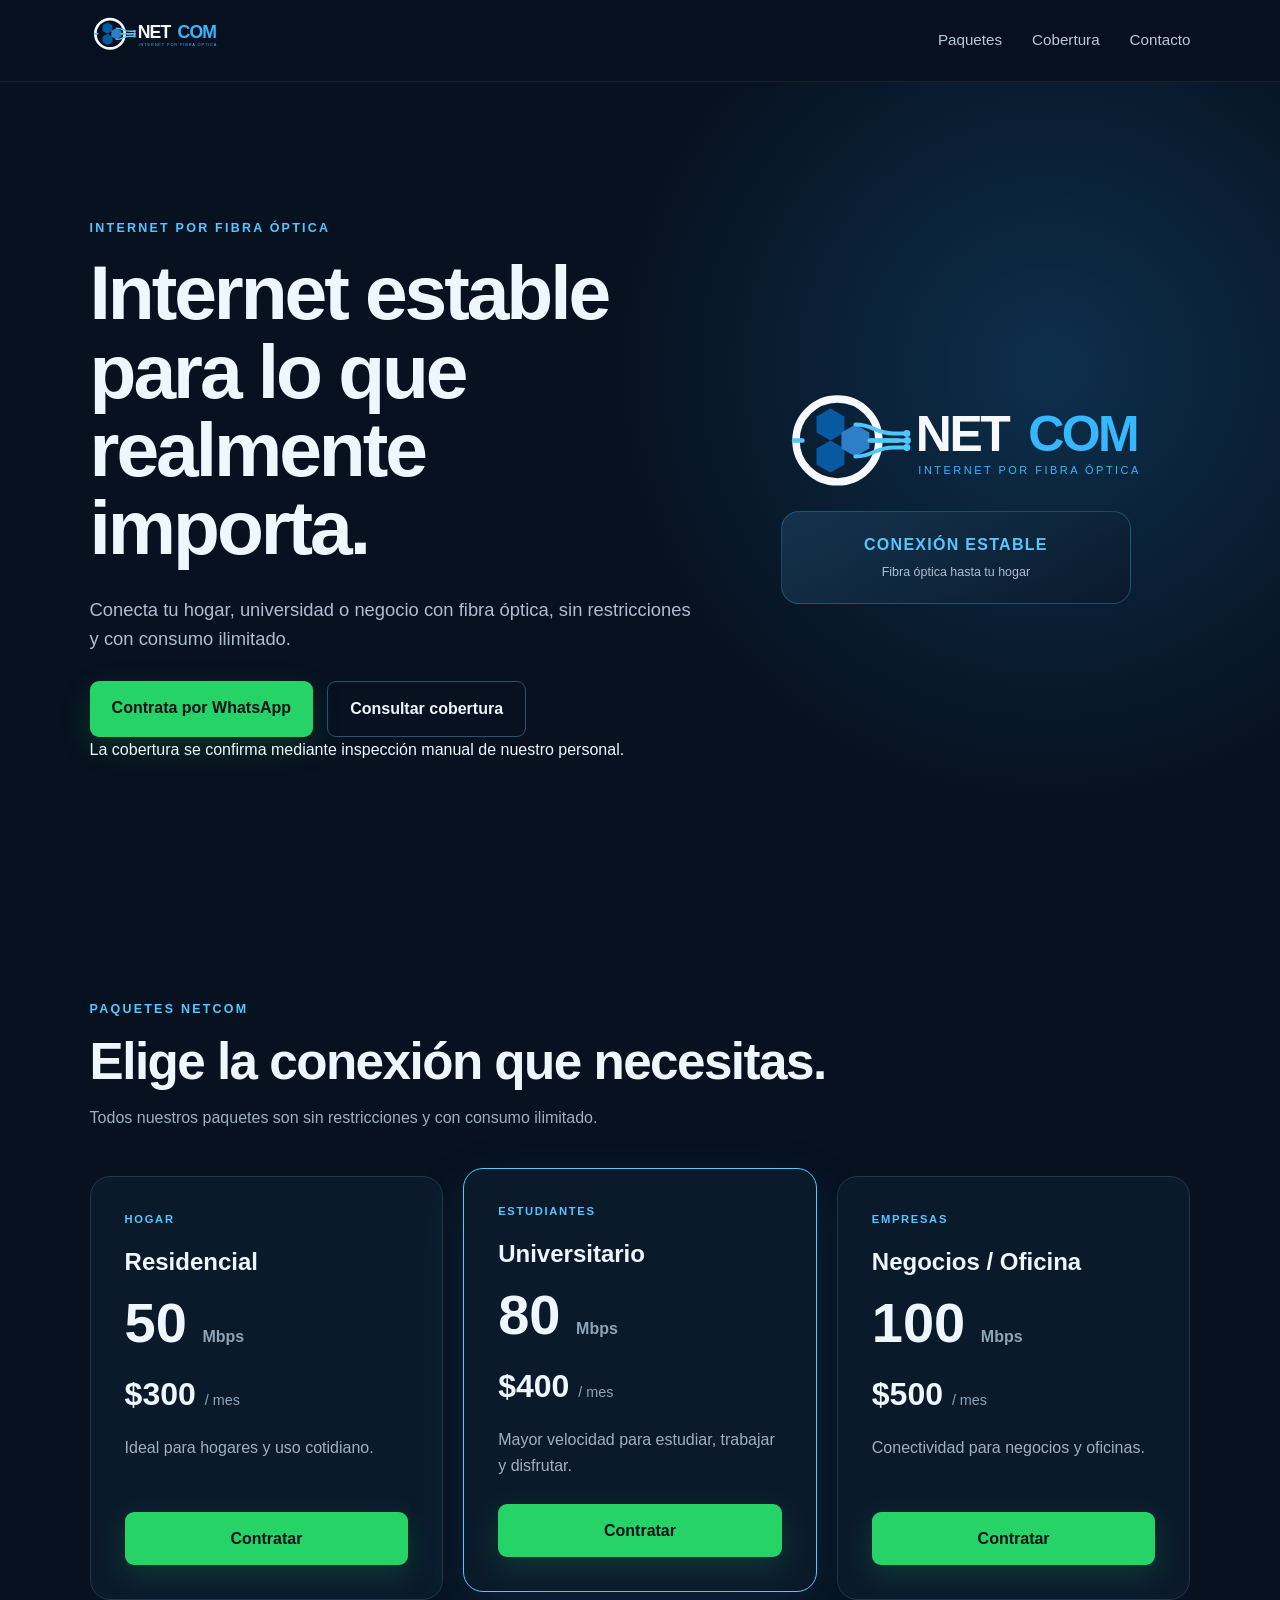
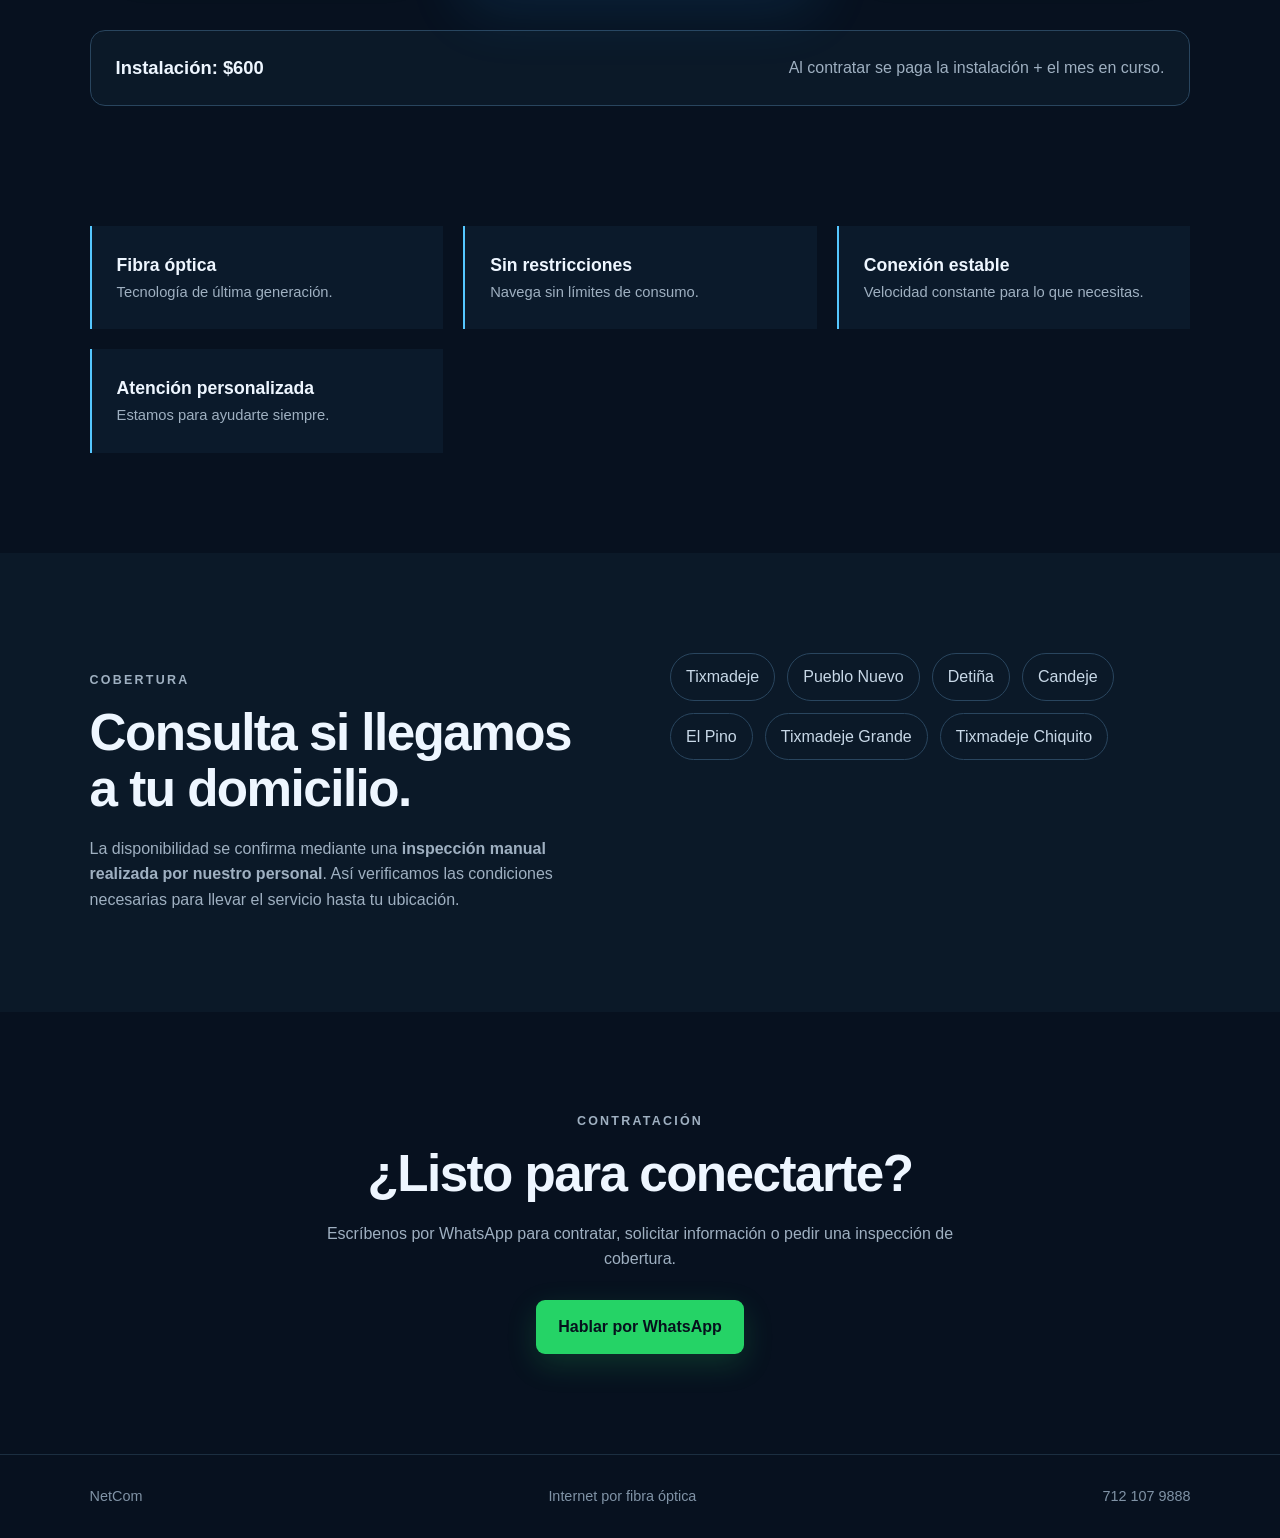
==== commit 877d2e1f: "Refine NetCom branding and hero logo" ====
--- a/index.html
+++ b/index.html
@@ -10,10 +10,19 @@
 <body>
 <header class="navbar">
   <a class="brand" href="#inicio" aria-label="NetCom - Internet por fibra óptica">
-    <svg class="brand-logo" viewBox="0 0 758 597" role="img" aria-label="NetCom - Internet por fibra óptica">
-      <g fill="white"><path d="M380 0c-88 0-160 72-160 160h42c0-65 53-118 118-118s118 53 118 118h42C540 72 468 0 380 0z"/><path d="M220 160c0 88 72 160 160 160 88 0 160-72 160-160h-42c0 65-53 118-118 118s-118-53-118-118h-42z"/></g>
-      <g fill="#55c7ff"><circle cx="430" cy="80" r="13"/><circle cx="455" cy="105" r="13"/><circle cx="475" cy="145" r="13"/><circle cx="430" cy="200" r="13"/><circle cx="455" cy="225" r="13"/><path d="M430 80c40 15 35 55 110 55h50v15h-50c-80 0-75-45-110-55zM455 105c45 15 40 75 120 75h20v15h-20c-90 0-85-60-120-75zM430 200c40-15 35-55 110-55h50v-15h-50c-80 0-75 45-110 55z"/></g>
-      <g font-family="Arial,sans-serif"><text x="0" y="470" font-size="150" font-weight="800" letter-spacing="-5" fill="white">NET</text><text x="375" y="470" font-size="150" font-weight="800" letter-spacing="-5" fill="#55c7ff">COM</text><text x="55" y="535" font-size="30" font-weight="400" letter-spacing="4" fill="#55c7ff">INTERNET POR FIBRA ÓPTICA</text></g>
+    <svg class="netcom-logo" viewBox="0 0 820 250" role="img" aria-label="NetCom - Internet por fibra óptica">
+      <g transform="translate(8 18)">
+        <circle cx="105" cy="105" r="83" fill="none" stroke="#f5f8fc" stroke-width="15"/>
+        <path d="M35 105H18M172 105h54" stroke="#4dc7ff" stroke-width="9" stroke-linecap="round"/>
+        <polygon points="63,57 91,41 119,57 119,89 91,105 63,89" fill="#075aa0"/>
+        <polygon points="63,121 91,105 119,121 119,153 91,169 63,153" fill="#075aa0"/>
+        <polygon points="113,89 141,73 169,89 169,121 141,137 113,121" fill="#2d7fc7"/>
+        <path d="M141 73C178 73 179 91 217 91h27M169 105h76M141 137c37 0 38-18 76-18h27" fill="none" stroke="#4dc7ff" stroke-width="8" stroke-linecap="round"/>
+        <circle cx="244" cy="91" r="7" fill="#4dc7ff"/><circle cx="245" cy="105" r="7" fill="#4dc7ff"/><circle cx="244" cy="119" r="7" fill="#4dc7ff"/>
+      </g>
+      <text x="270" y="145" font-family="Arial,sans-serif" font-size="100" font-weight="800" letter-spacing="-5" fill="#f5f8fc">NET</text>
+      <text x="495" y="145" font-family="Arial,sans-serif" font-size="100" font-weight="800" letter-spacing="-5" fill="#35b8ff">COM</text>
+      <text x="275" y="190" font-family="Arial,sans-serif" font-size="22" font-weight="500" letter-spacing="5" fill="#35b8ff">INTERNET POR FIBRA ÓPTICA</text>
     </svg>
   </a>
   <nav><a href="#planes">Paquetes</a><a href="#cobertura">Cobertura</a><a href="#contacto">Contacto</a></nav>
@@ -25,10 +34,11 @@
     <h1>Internet estable para lo que realmente importa.</h1>
     <p class="hero-text">Conecta tu hogar, universidad o negocio con fibra óptica, sin restricciones y con consumo ilimitado.</p>
     <div class="hero-actions"><a class="button whatsapp" href="https://wa.me/527121079888?text=Hola%20NetCom%2C%20quiero%20contratar%20internet." target="_blank" rel="noopener">Contrata por WhatsApp</a><a class="button secondary" href="#cobertura">Consultar cobertura</a></div>
+    <p class="coverage-note">La cobertura se confirma mediante inspección manual de nuestro personal.</p>
   </div>
-  <div class="hero-logo">
-    <svg class="hero-logo-svg" viewBox="0 0 758 597" role="img" aria-label="Logo NetCom"><g fill="white"><path d="M380 0c-88 0-160 72-160 160h42c0-65 53-118 118-118s118 53 118 118h42C540 72 468 0 380 0z"/><path d="M220 160c0 88 72 160 160 160 88 0 160-72 160-160h-42c0 65-53 118-118 118s-118-53-118-118h-42z"/></g><g fill="#55c7ff"><circle cx="430" cy="80" r="13"/><circle cx="455" cy="105" r="13"/><circle cx="475" cy="145" r="13"/><circle cx="430" cy="200" r="13"/><circle cx="455" cy="225" r="13"/><path d="M430 80c40 15 35 55 110 55h50v15h-50c-80 0-75-45-110-55zM455 105c45 15 40 75 120 75h20v15h-20c-90 0-85-60-120-75zM430 200c40-15 35-55 110-55h50v-15h-50c-80 0-75 45-110 55z"/></g><g font-family="Arial,sans-serif"><text x="0" y="470" font-size="150" font-weight="800" letter-spacing="-5" fill="white">NET</text><text x="375" y="470" font-size="150" font-weight="800" letter-spacing="-5" fill="#55c7ff">COM</text><text x="55" y="535" font-size="30" font-weight="400" letter-spacing="4" fill="#55c7ff">INTERNET POR FIBRA ÓPTICA</text></g></svg>
-    <div class="badge">CONEXIÓN ESTABLE<br><span>Fibra óptica hasta tu hogar</span></div>
+  <div class="hero-brand">
+    <div class="hero-logo-wrap"><svg class="hero-netcom-logo" viewBox="0 0 820 250" role="img" aria-label="Logo NetCom"><g transform="translate(8 18)"><circle cx="105" cy="105" r="83" fill="none" stroke="#f5f8fc" stroke-width="15"/><path d="M35 105H18M172 105h54" stroke="#4dc7ff" stroke-width="9" stroke-linecap="round"/><polygon points="63,57 91,41 119,57 119,89 91,105 63,89" fill="#075aa0"/><polygon points="63,121 91,105 119,121 119,153 91,169 63,153" fill="#075aa0"/><polygon points="113,89 141,73 169,89 169,121 141,137 113,121" fill="#2d7fc7"/><path d="M141 73C178 73 179 91 217 91h27M169 105h76M141 137c37 0 38-18 76-18h27" fill="none" stroke="#4dc7ff" stroke-width="8" stroke-linecap="round"/><circle cx="244" cy="91" r="7" fill="#4dc7ff"/><circle cx="245" cy="105" r="7" fill="#4dc7ff"/><circle cx="244" cy="119" r="7" fill="#4dc7ff"/></g><text x="270" y="145" font-family="Arial,sans-serif" font-size="100" font-weight="800" letter-spacing="-5" fill="#f5f8fc">NET</text><text x="495" y="145" font-family="Arial,sans-serif" font-size="100" font-weight="800" letter-spacing="-5" fill="#35b8ff">COM</text><text x="275" y="190" font-family="Arial,sans-serif" font-size="22" font-weight="500" letter-spacing="5" fill="#35b8ff">INTERNET POR FIBRA ÓPTICA</text></svg></div>
+    <div class="badge"><strong>CONEXIÓN ESTABLE</strong><span>Fibra óptica hasta tu hogar</span></div>
   </div>
 </section>
 <section id="planes" class="section plans">
@@ -40,7 +50,7 @@
   </div>
   <div class="installation"><strong>Instalación: $600</strong><span>Al contratar se paga la instalación + el mes en curso.</span></div>
 </section>
-<section class="benefits section"><div class="benefit"><strong>Sin restricciones</strong><span>Navega sin límites de consumo.</span></div><div class="benefit"><strong>Consumo ilimitado</strong><span>Disfruta tu conexión sin topes.</span></div><div class="benefit"><strong>Fibra óptica</strong><span>Una conexión estable y moderna.</span></div></section>
+<section class="benefits section"><div class="benefit"><strong>Fibra óptica</strong><span>Tecnología de última generación.</span></div><div class="benefit"><strong>Sin restricciones</strong><span>Navega sin límites de consumo.</span></div><div class="benefit"><strong>Conexión estable</strong><span>Velocidad constante para lo que necesitas.</span></div><div class="benefit"><strong>Atención personalizada</strong><span>Estamos para ayudarte siempre.</span></div></section>
 <section id="cobertura" class="coverage"><div><p class="eyebrow">COBERTURA</p><h2>Consulta si llegamos a tu domicilio.</h2><p>La disponibilidad se confirma mediante una <strong>inspección manual realizada por nuestro personal</strong>. Así verificamos las condiciones necesarias para llevar el servicio hasta tu ubicación.</p></div><div class="locations"><span>Tixmadeje</span><span>Pueblo Nuevo</span><span>Detiña</span><span>Candeje</span><span>El Pino</span><span>Tixmadeje Grande</span><span>Tixmadeje Chiquito</span></div></section>
 <section id="contacto" class="contact section"><div class="contact-box"><p class="eyebrow">CONTRATACIÓN</p><h2>¿Listo para conectarte?</h2><p>Escríbenos por WhatsApp para contratar, solicitar información o pedir una inspección de cobertura.</p><a class="button whatsapp" href="https://wa.me/527121079888?text=Hola%20NetCom%2C%20quiero%20informaci%C3%B3n%20sobre%20sus%20planes." target="_blank" rel="noopener">Hablar por WhatsApp</a></div></section>
 </main>
--- a/style.css
+++ b/style.css
@@ -1 +1 @@
-*{box-sizing:border-box;margin:0;padding:0}html{scroll-behavior:smooth}body{font-family:Inter,Arial,sans-serif;background:#07111f;color:#eef6ff;line-height:1.6}.navbar{height:82px;padding:0 7%;display:flex;align-items:center;justify-content:space-between;border-bottom:1px solid rgba(255,255,255,.08);position:sticky;top:0;background:rgba(7,17,31,.95);backdrop-filter:blur(12px);z-index:10}.brand{display:block;width:145px;height:58px}.brand img{width:100%;height:100%;object-fit:contain;object-position:left center}.navbar nav{display:flex;gap:30px}.navbar nav a{color:#b9c8d8;text-decoration:none;font-size:.95rem}.navbar nav a:hover{color:#55c7ff}.hero{min-height:calc(100vh - 82px);padding:8% 7%;display:grid;grid-template-columns:1.2fr .8fr;gap:7%;align-items:center;background:radial-gradient(circle at 82% 35%,rgba(38,166,255,.2),transparent 38%)}.eyebrow{font-size:.78rem;font-weight:800;letter-spacing:.18em;color:#55c7ff;margin-bottom:14px}.hero h1{font-size:clamp(3rem,6vw,5.7rem);line-height:1.02;max-width:850px;letter-spacing:-.04em}.hero-text{font-size:1.15rem;color:#aebed0;max-width:680px;margin:28px 0}.hero-actions{display:flex;gap:14px;flex-wrap:wrap}.button{display:inline-block;padding:14px 22px;border-radius:9px;text-decoration:none;font-weight:800;transition:transform .2s,box-shadow .2s}.button:hover{transform:translateY(-2px)}.whatsapp{background:#25d366;color:#06111d;box-shadow:0 10px 30px rgba(37,211,102,.18)}.secondary{border:1px solid #31506c;color:#eef6ff}.hero-logo{display:flex;flex-direction:column;align-items:center;gap:24px;padding:25px}.hero-logo>img{width:min(100%,430px);max-height:330px;object-fit:contain}.badge{width:min(100%,350px);padding:20px;border:1px solid rgba(85,199,255,.25);border-radius:18px;background:linear-gradient(145deg,rgba(24,57,85,.8),rgba(10,24,41,.7));font-weight:800;color:#55c7ff;text-align:center;letter-spacing:.08em}.badge span{display:block;color:#aebed0;font-size:.78rem;font-weight:500;letter-spacing:0;margin-top:5px}.section{padding:100px 7%}.section-heading{max-width:750px;margin-bottom:45px}.section-heading p:not(.eyebrow){color:#9fb0c1;margin-top:15px}.section h2,.coverage h2{font-size:clamp(2rem,4vw,3.5rem);line-height:1.1;letter-spacing:-.03em}.plans-grid{display:grid;grid-template-columns:repeat(3,1fr);gap:20px}.plan{padding:34px;border:1px solid #20374d;border-radius:20px;background:#0b1a2b;position:relative;display:flex;flex-direction:column;min-height:420px}.plan.featured{border-color:#55c7ff;box-shadow:0 20px 60px rgba(38,166,255,.12);transform:translateY(-8px)}.plan-tag{font-size:.7rem;font-weight:800;letter-spacing:.15em;color:#55c7ff}.plan h3{font-size:1.5rem;margin:14px 0}.speed{font-size:3.5rem;font-weight:900;line-height:1}.speed small{font-size:1rem;color:#8ea4b9}.price{font-size:2rem;font-weight:800;margin-top:18px}.price small{font-size:.9rem;color:#8ea4b9;font-weight:500}.plan p{color:#9fb0c1;margin:15px 0 25px}.plan .button{margin-top:auto;text-align:center}.installation{margin-top:30px;padding:22px 25px;border-radius:15px;border:1px solid #29455e;background:#0b1928;display:flex;justify-content:space-between;gap:20px;align-items:center}.installation strong{font-size:1.15rem}.installation span{color:#9fb0c1}.benefits{display:grid;grid-template-columns:repeat(3,1fr);gap:20px;padding-top:20px}.benefit{padding:25px;border-left:2px solid #55c7ff;background:#0b1a2b}.benefit strong{display:block;font-size:1.1rem}.benefit span{color:#9fb0c1;font-size:.92rem}.coverage{padding:100px 7%;display:grid;grid-template-columns:1fr 1fr;gap:60px;background:#0b1928}.coverage p{color:#9fb0c1;margin-top:18px}.locations{display:flex;flex-wrap:wrap;gap:12px;align-content:start}.locations span{padding:10px 15px;border:1px solid #29455e;border-radius:999px;color:#c8d8e7}.contact{text-align:center}.contact-box{max-width:700px;margin:auto}.contact-box h2{margin-bottom:18px}.contact-box p{color:#9fb0c1}.contact-box .button{margin-top:28px}footer{padding:30px 7%;border-top:1px solid #1b2e40;display:flex;justify-content:space-between;color:#8093a6;font-size:.9rem}@media(max-width:900px){.hero,.coverage{grid-template-columns:1fr}.hero{min-height:auto}.hero-logo{order:-1}.plans-grid,.benefits{grid-template-columns:1fr}.plan.featured{transform:none}.installation{flex-direction:column;align-items:flex-start}}@media(max-width:650px){.navbar{padding:0 5%;height:72px}.brand{width:115px;height:52px}.navbar nav{gap:12px}.navbar nav a{font-size:.78rem}.navbar nav a:nth-child(2){display:none}.hero,.section,.coverage{padding-left:5%;padding-right:5%}.hero{padding-top:65px;padding-bottom:65px}.hero-logo>img{max-height:240px}.hero h1{font-size:3rem}.installation{padding:18px}.footer{padding-left:5%;padding-right:5%}footer{padding:25px 5%;flex-direction:column;gap:8px}}+*{box-sizing:border-box;margin:0;padding:0}html{scroll-behavior:smooth}body{font-family:Inter,Arial,sans-serif;background:#07111f;color:#eef6ff;line-height:1.6}.navbar{height:82px;padding:0 7%;display:flex;align-items:center;justify-content:space-between;border-bottom:1px solid rgba(255,255,255,.08);position:sticky;top:0;background:rgba(7,17,31,.95);backdrop-filter:blur(12px);z-index:10}.brand{display:block;width:145px;height:58px}.brand-logo{width:100%;height:100%;display:block;object-fit:contain}.navbar nav{display:flex;gap:30px}.navbar nav a{color:#b9c8d8;text-decoration:none;font-size:.95rem}.navbar nav a:hover{color:#55c7ff}.hero{min-height:calc(100vh - 82px);padding:8% 7%;display:grid;grid-template-columns:1.2fr .8fr;gap:7%;align-items:center;background:radial-gradient(circle at 82% 35%,rgba(38,166,255,.2),transparent 38%)}.eyebrow{font-size:.78rem;font-weight:800;letter-spacing:.18em;color:#55c7ff;margin-bottom:14px}.hero h1{font-size:clamp(3rem,6vw,5.7rem);line-height:1.02;max-width:850px;letter-spacing:-.04em}.hero-text{font-size:1.15rem;color:#aebed0;max-width:680px;margin:28px 0}.hero-actions{display:flex;gap:14px;flex-wrap:wrap}.button{display:inline-block;padding:14px 22px;border-radius:9px;text-decoration:none;font-weight:800;transition:transform .2s,box-shadow .2s}.button:hover{transform:translateY(-2px)}.whatsapp{background:#25d366;color:#06111d;box-shadow:0 10px 30px rgba(37,211,102,.18)}.secondary{border:1px solid #31506c;color:#eef6ff}.hero-logo{display:flex;flex-direction:column;align-items:center;gap:24px;padding:25px}.hero-logo-svg{width:min(100%,430px);height:auto;display:block}.badge{width:min(100%,350px);padding:20px;border:1px solid rgba(85,199,255,.25);border-radius:18px;background:linear-gradient(145deg,rgba(24,57,85,.8),rgba(10,24,41,.7));font-weight:800;color:#55c7ff;text-align:center;letter-spacing:.08em}.badge span{display:block;color:#aebed0;font-size:.78rem;font-weight:500;letter-spacing:0;margin-top:5px}.section{padding:100px 7%}.section-heading{max-width:750px;margin-bottom:45px}.section-heading p:not(.eyebrow){color:#9fb0c1;margin-top:15px}.section h2,.coverage h2{font-size:clamp(2rem,4vw,3.5rem);line-height:1.1;letter-spacing:-.03em}.plans-grid{display:grid;grid-template-columns:repeat(3,1fr);gap:20px}.plan{padding:34px;border:1px solid #20374d;border-radius:20px;background:#0b1a2b;position:relative;display:flex;flex-direction:column;min-height:420px}.plan.featured{border-color:#55c7ff;box-shadow:0 20px 60px rgba(38,166,255,.12);transform:translateY(-8px)}.plan-tag{font-size:.7rem;font-weight:800;letter-spacing:.15em;color:#55c7ff}.plan h3{font-size:1.5rem;margin:14px 0}.speed{font-size:3.5rem;font-weight:900;line-height:1}.speed small{font-size:1rem;color:#8ea4b9}.price{font-size:2rem;font-weight:800;margin-top:18px}.price small{font-size:.9rem;color:#8ea4b9;font-weight:500}.plan p{color:#9fb0c1;margin:15px 0 25px}.plan .button{margin-top:auto;text-align:center}.installation{margin-top:30px;padding:22px 25px;border-radius:15px;border:1px solid #29455e;background:#0b1928;display:flex;justify-content:space-between;gap:20px;align-items:center}.installation strong{font-size:1.15rem}.installation span{color:#9fb0c1}.benefits{display:grid;grid-template-columns:repeat(3,1fr);gap:20px;padding-top:20px}.benefit{padding:25px;border-left:2px solid #55c7ff;background:#0b1a2b}.benefit strong{display:block;font-size:1.1rem}.benefit span{color:#9fb0c1;font-size:.92rem}.coverage{padding:100px 7%;display:grid;grid-template-columns:1fr 1fr;gap:60px;background:#0b1928}.coverage p{color:#9fb0c1;margin-top:18px}.locations{display:flex;flex-wrap:wrap;gap:12px;align-content:start}.locations span{padding:10px 15px;border:1px solid #29455e;border-radius:999px;color:#c8d8e7}.contact{text-align:center}.contact-box{max-width:700px;margin:auto}.contact-box h2{margin-bottom:18px}.contact-box p{color:#9fb0c1}.contact-box .button{margin-top:28px}footer{padding:30px 7%;border-top:1px solid #1b2e40;display:flex;justify-content:space-between;color:#8093a6;font-size:.9rem}@media(max-width:900px){.hero,.coverage{grid-template-columns:1fr}.hero{min-height:auto}.hero-logo{order:-1}.plans-grid,.benefits{grid-template-columns:1fr}.plan.featured{transform:none}.installation{flex-direction:column;align-items:flex-start}}@media(max-width:650px){.navbar{padding:0 5%;height:72px}.brand{width:115px;height:52px}.navbar nav{gap:12px}.navbar nav a{font-size:.78rem}.navbar nav a:nth-child(2){display:none}.hero,.section,.coverage{padding-left:5%;padding-right:5%}.hero{padding-top:65px;padding-bottom:65px}.hero-logo-svg{max-height:240px}.hero h1{font-size:3rem}.installation{padding:18px}footer{padding:25px 5%;flex-direction:column;gap:8px}}
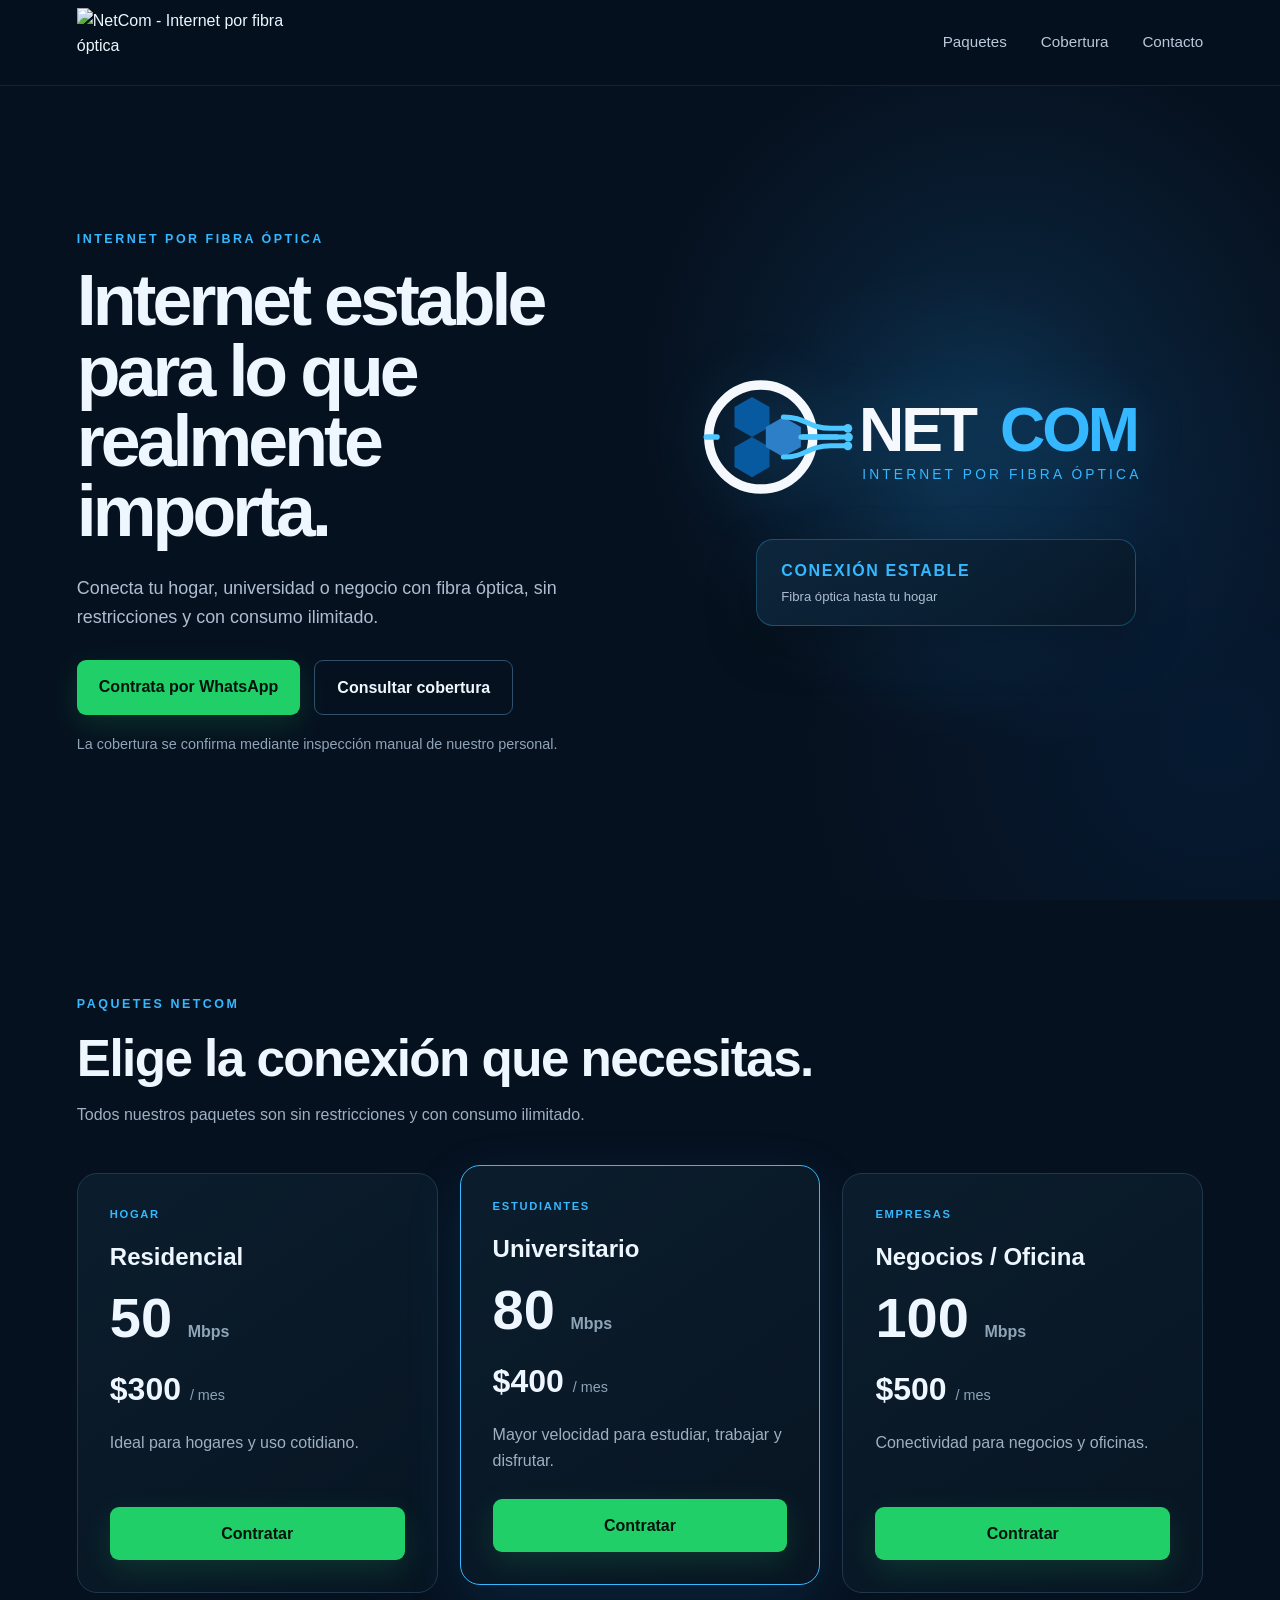
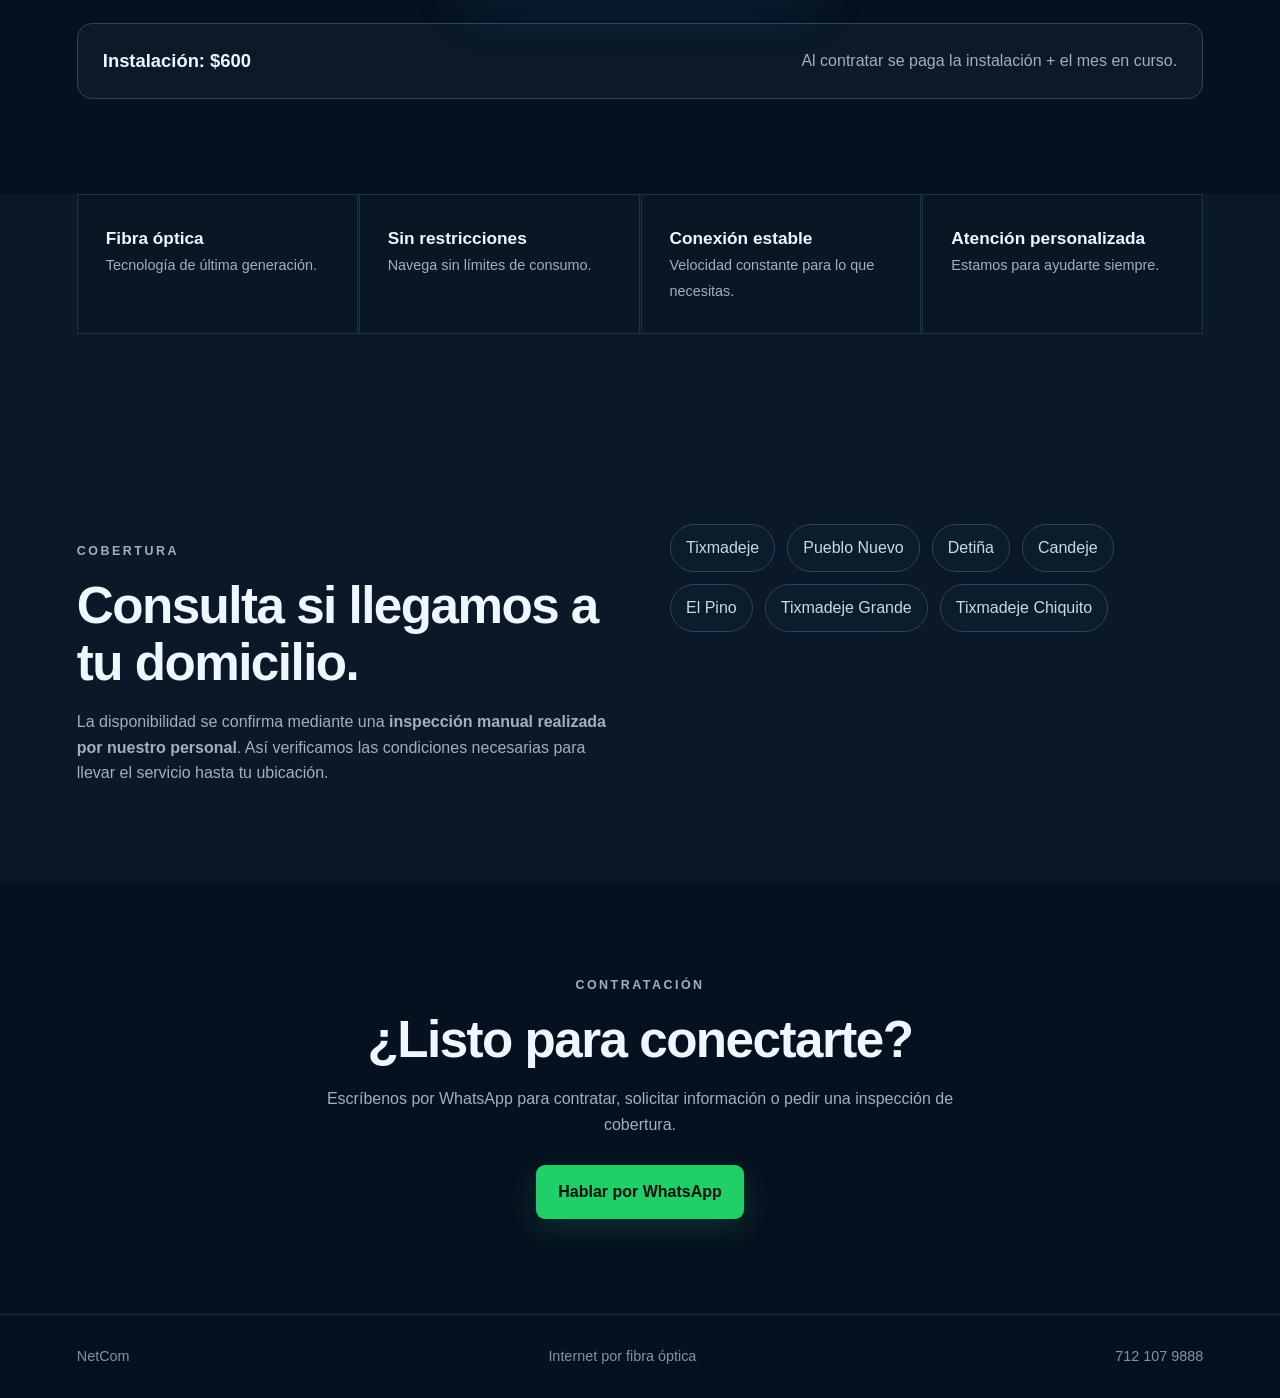
==== commit 015e8ca5: "Update brand logo from SVG to image Replaced SVG logo with an image file for the brand logo." ====
--- a/index.html
+++ b/index.html
@@ -10,20 +10,11 @@
 <body>
 <header class="navbar">
   <a class="brand" href="#inicio" aria-label="NetCom - Internet por fibra óptica">
-    <svg class="netcom-logo" viewBox="0 0 820 250" role="img" aria-label="NetCom - Internet por fibra óptica">
-      <g transform="translate(8 18)">
-        <circle cx="105" cy="105" r="83" fill="none" stroke="#f5f8fc" stroke-width="15"/>
-        <path d="M35 105H18M172 105h54" stroke="#4dc7ff" stroke-width="9" stroke-linecap="round"/>
-        <polygon points="63,57 91,41 119,57 119,89 91,105 63,89" fill="#075aa0"/>
-        <polygon points="63,121 91,105 119,121 119,153 91,169 63,153" fill="#075aa0"/>
-        <polygon points="113,89 141,73 169,89 169,121 141,137 113,121" fill="#2d7fc7"/>
-        <path d="M141 73C178 73 179 91 217 91h27M169 105h76M141 137c37 0 38-18 76-18h27" fill="none" stroke="#4dc7ff" stroke-width="8" stroke-linecap="round"/>
-        <circle cx="244" cy="91" r="7" fill="#4dc7ff"/><circle cx="245" cy="105" r="7" fill="#4dc7ff"/><circle cx="244" cy="119" r="7" fill="#4dc7ff"/>
-      </g>
-      <text x="270" y="145" font-family="Arial,sans-serif" font-size="100" font-weight="800" letter-spacing="-5" fill="#f5f8fc">NET</text>
-      <text x="495" y="145" font-family="Arial,sans-serif" font-size="100" font-weight="800" letter-spacing="-5" fill="#35b8ff">COM</text>
-      <text x="275" y="190" font-family="Arial,sans-serif" font-size="22" font-weight="500" letter-spacing="5" fill="#35b8ff">INTERNET POR FIBRA ÓPTICA</text>
-    </svg>
+    <img
+        class="brand-logo"
+        src="assets/netcom-logo-exact-transparent.png"
+        alt="NetCom - Internet por fibra óptica"
+    >
   </a>
   <nav><a href="#planes">Paquetes</a><a href="#cobertura">Cobertura</a><a href="#contacto">Contacto</a></nav>
 </header>
@@ -57,4 +48,4 @@
 <footer><span>NetCom</span><span>Internet por fibra óptica</span><span>712 107 9888</span></footer>
 <script src="script.js"></script>
 </body>
-</html>+</html>
--- a/style.css
+++ b/style.css
@@ -1 +1 @@
-*{box-sizing:border-box;margin:0;padding:0}html{scroll-behavior:smooth}body{font-family:Inter,Arial,sans-serif;background:#07111f;color:#eef6ff;line-height:1.6}.navbar{height:82px;padding:0 7%;display:flex;align-items:center;justify-content:space-between;border-bottom:1px solid rgba(255,255,255,.08);position:sticky;top:0;background:rgba(7,17,31,.95);backdrop-filter:blur(12px);z-index:10}.brand{display:block;width:145px;height:58px}.brand-logo{width:100%;height:100%;display:block;object-fit:contain}.navbar nav{display:flex;gap:30px}.navbar nav a{color:#b9c8d8;text-decoration:none;font-size:.95rem}.navbar nav a:hover{color:#55c7ff}.hero{min-height:calc(100vh - 82px);padding:8% 7%;display:grid;grid-template-columns:1.2fr .8fr;gap:7%;align-items:center;background:radial-gradient(circle at 82% 35%,rgba(38,166,255,.2),transparent 38%)}.eyebrow{font-size:.78rem;font-weight:800;letter-spacing:.18em;color:#55c7ff;margin-bottom:14px}.hero h1{font-size:clamp(3rem,6vw,5.7rem);line-height:1.02;max-width:850px;letter-spacing:-.04em}.hero-text{font-size:1.15rem;color:#aebed0;max-width:680px;margin:28px 0}.hero-actions{display:flex;gap:14px;flex-wrap:wrap}.button{display:inline-block;padding:14px 22px;border-radius:9px;text-decoration:none;font-weight:800;transition:transform .2s,box-shadow .2s}.button:hover{transform:translateY(-2px)}.whatsapp{background:#25d366;color:#06111d;box-shadow:0 10px 30px rgba(37,211,102,.18)}.secondary{border:1px solid #31506c;color:#eef6ff}.hero-logo{display:flex;flex-direction:column;align-items:center;gap:24px;padding:25px}.hero-logo-svg{width:min(100%,430px);height:auto;display:block}.badge{width:min(100%,350px);padding:20px;border:1px solid rgba(85,199,255,.25);border-radius:18px;background:linear-gradient(145deg,rgba(24,57,85,.8),rgba(10,24,41,.7));font-weight:800;color:#55c7ff;text-align:center;letter-spacing:.08em}.badge span{display:block;color:#aebed0;font-size:.78rem;font-weight:500;letter-spacing:0;margin-top:5px}.section{padding:100px 7%}.section-heading{max-width:750px;margin-bottom:45px}.section-heading p:not(.eyebrow){color:#9fb0c1;margin-top:15px}.section h2,.coverage h2{font-size:clamp(2rem,4vw,3.5rem);line-height:1.1;letter-spacing:-.03em}.plans-grid{display:grid;grid-template-columns:repeat(3,1fr);gap:20px}.plan{padding:34px;border:1px solid #20374d;border-radius:20px;background:#0b1a2b;position:relative;display:flex;flex-direction:column;min-height:420px}.plan.featured{border-color:#55c7ff;box-shadow:0 20px 60px rgba(38,166,255,.12);transform:translateY(-8px)}.plan-tag{font-size:.7rem;font-weight:800;letter-spacing:.15em;color:#55c7ff}.plan h3{font-size:1.5rem;margin:14px 0}.speed{font-size:3.5rem;font-weight:900;line-height:1}.speed small{font-size:1rem;color:#8ea4b9}.price{font-size:2rem;font-weight:800;margin-top:18px}.price small{font-size:.9rem;color:#8ea4b9;font-weight:500}.plan p{color:#9fb0c1;margin:15px 0 25px}.plan .button{margin-top:auto;text-align:center}.installation{margin-top:30px;padding:22px 25px;border-radius:15px;border:1px solid #29455e;background:#0b1928;display:flex;justify-content:space-between;gap:20px;align-items:center}.installation strong{font-size:1.15rem}.installation span{color:#9fb0c1}.benefits{display:grid;grid-template-columns:repeat(3,1fr);gap:20px;padding-top:20px}.benefit{padding:25px;border-left:2px solid #55c7ff;background:#0b1a2b}.benefit strong{display:block;font-size:1.1rem}.benefit span{color:#9fb0c1;font-size:.92rem}.coverage{padding:100px 7%;display:grid;grid-template-columns:1fr 1fr;gap:60px;background:#0b1928}.coverage p{color:#9fb0c1;margin-top:18px}.locations{display:flex;flex-wrap:wrap;gap:12px;align-content:start}.locations span{padding:10px 15px;border:1px solid #29455e;border-radius:999px;color:#c8d8e7}.contact{text-align:center}.contact-box{max-width:700px;margin:auto}.contact-box h2{margin-bottom:18px}.contact-box p{color:#9fb0c1}.contact-box .button{margin-top:28px}footer{padding:30px 7%;border-top:1px solid #1b2e40;display:flex;justify-content:space-between;color:#8093a6;font-size:.9rem}@media(max-width:900px){.hero,.coverage{grid-template-columns:1fr}.hero{min-height:auto}.hero-logo{order:-1}.plans-grid,.benefits{grid-template-columns:1fr}.plan.featured{transform:none}.installation{flex-direction:column;align-items:flex-start}}@media(max-width:650px){.navbar{padding:0 5%;height:72px}.brand{width:115px;height:52px}.navbar nav{gap:12px}.navbar nav a{font-size:.78rem}.navbar nav a:nth-child(2){display:none}.hero,.section,.coverage{padding-left:5%;padding-right:5%}.hero{padding-top:65px;padding-bottom:65px}.hero-logo-svg{max-height:240px}.hero h1{font-size:3rem}.installation{padding:18px}footer{padding:25px 5%;flex-direction:column;gap:8px}}+*{box-sizing:border-box;margin:0;padding:0}html{scroll-behavior:smooth}body{font-family:Inter,Arial,sans-serif;background:#06111f;color:#eef6ff;line-height:1.6}a{color:inherit}.navbar{height:86px;padding:0 6%;display:flex;align-items:center;justify-content:space-between;border-bottom:1px solid rgba(255,255,255,.08);position:sticky;top:0;background:rgba(6,17,31,.96);backdrop-filter:blur(14px);z-index:20}.brand{display:block;width:220px;height:70px;text-decoration:none}.netcom-logo{width:100%;height:100%;display:block}.navbar nav{display:flex;gap:34px}.navbar nav a{color:#b9c8d8;text-decoration:none;font-size:.95rem}.navbar nav a:hover{color:#35b8ff}.hero{min-height:calc(100vh - 86px);padding:6% 6%;display:grid;grid-template-columns:1.05fr .95fr;gap:4%;align-items:center;overflow:hidden;background:radial-gradient(circle at 78% 38%,rgba(35,157,245,.16),transparent 32%),radial-gradient(circle at 95% 80%,rgba(0,88,180,.12),transparent 30%)}.hero-content{position:relative;z-index:2}.eyebrow{font-size:.78rem;font-weight:800;letter-spacing:.2em;color:#35b8ff;margin-bottom:16px}.hero h1{font-size:clamp(3.2rem,5.6vw,5.8rem);line-height:.98;max-width:820px;letter-spacing:-.055em}.hero-text{font-size:1.12rem;color:#aebed0;max-width:680px;margin:28px 0}.hero-actions{display:flex;gap:14px;flex-wrap:wrap}.button{display:inline-block;padding:14px 22px;border-radius:9px;text-decoration:none;font-weight:800;transition:transform .2s,box-shadow .2s}.button:hover{transform:translateY(-2px)}.whatsapp{background:#20cf68;color:#04130b;box-shadow:0 10px 30px rgba(32,207,104,.16)}.secondary{border:1px solid #31506c;color:#eef6ff}.coverage-note{margin-top:18px;color:#91a4b7;font-size:.9rem}.hero-brand{display:flex;flex-direction:column;align-items:center;justify-content:center;gap:22px;position:relative;min-width:0}.hero-brand:before{content:"";position:absolute;width:480px;height:480px;border-radius:50%;background:radial-gradient(circle,rgba(39,170,255,.11),transparent 67%);pointer-events:none}.hero-logo-wrap{width:min(100%,610px);position:relative;z-index:1}.hero-netcom-logo{width:100%;height:auto;display:block;filter:drop-shadow(0 0 28px rgba(53,184,255,.12))}.badge{position:relative;z-index:2;width:min(100%,380px);padding:18px 24px;border:1px solid rgba(53,184,255,.3);border-radius:17px;background:linear-gradient(145deg,rgba(15,40,62,.9),rgba(7,24,40,.92));text-align:left;box-shadow:0 18px 50px rgba(0,0,0,.25)}.badge strong{display:block;color:#35b8ff;letter-spacing:.1em;font-size:1rem}.badge span{display:block;color:#aebed0;font-size:.82rem;margin-top:3px}.section{padding:95px 6%}.section-heading{max-width:750px;margin-bottom:45px}.section-heading p:not(.eyebrow){color:#9fb0c1;margin-top:15px}.section h2,.coverage h2{font-size:clamp(2rem,4vw,3.5rem);line-height:1.1;letter-spacing:-.03em}.plans-grid{display:grid;grid-template-columns:repeat(3,1fr);gap:22px}.plan{padding:32px;border:1px solid #20374d;border-radius:20px;background:linear-gradient(145deg,#0b1d2d,#081522);position:relative;display:flex;flex-direction:column;min-height:410px}.plan.featured{border-color:#35b8ff;box-shadow:0 20px 60px rgba(38,166,255,.12);transform:translateY(-8px)}.plan-tag{font-size:.7rem;font-weight:800;letter-spacing:.15em;color:#35b8ff}.plan h3{font-size:1.5rem;margin:14px 0}.speed{font-size:3.5rem;font-weight:900;line-height:1}.speed small{font-size:1rem;color:#8ea4b9}.price{font-size:2rem;font-weight:800;margin-top:18px}.price small{font-size:.9rem;color:#8ea4b9;font-weight:500}.plan p{color:#9fb0c1;margin:15px 0 25px}.plan .button{margin-top:auto;text-align:center}.installation{margin-top:30px;padding:22px 25px;border-radius:15px;border:1px solid #29455e;background:#0b1928;display:flex;justify-content:space-between;gap:20px;align-items:center}.installation strong{font-size:1.15rem}.installation span{color:#9fb0c1}.benefits{display:grid;grid-template-columns:repeat(4,1fr);gap:1px;padding-top:0;background:#0a1827}.benefit{padding:30px 28px;border:1px solid #1c3449;background:#091725}.benefit strong{display:block;font-size:1.08rem;color:#eef6ff}.benefit span{color:#9fb0c1;font-size:.9rem}.coverage{padding:95px 6%;display:grid;grid-template-columns:1fr 1fr;gap:60px;background:#0a1827}.coverage p{color:#9fb0c1;margin-top:18px}.locations{display:flex;flex-wrap:wrap;gap:12px;align-content:start}.locations span{padding:10px 15px;border:1px solid #29455e;border-radius:999px;color:#c8d8e7;background:#0b1c2c}.contact{text-align:center}.contact-box{max-width:700px;margin:auto}.contact-box h2{margin-bottom:18px}.contact-box p{color:#9fb0c1}.contact-box .button{margin-top:28px}footer{padding:30px 6%;border-top:1px solid #1b2e40;display:flex;justify-content:space-between;color:#8093a6;font-size:.9rem}@media(max-width:950px){.navbar{padding:0 5%}.brand{width:190px}.hero,.coverage{grid-template-columns:1fr}.hero{min-height:auto;padding-top:70px;padding-bottom:70px}.hero-brand{order:-1;max-width:680px;margin:auto}.hero-brand:before{width:380px;height:380px}.plans-grid,.benefits{grid-template-columns:1fr}.plan.featured{transform:none}.installation{flex-direction:column;align-items:flex-start}}@media(max-width:650px){.navbar{height:72px}.brand{width:145px;height:58px}.navbar nav{gap:14px}.navbar nav a{font-size:.78rem}.navbar nav a:nth-child(2){display:none}.hero,.section,.coverage{padding-left:5%;padding-right:5%}.hero{padding-top:55px;padding-bottom:60px}.hero-brand{gap:16px}.hero-logo-wrap{width:100%}.hero h1{font-size:3rem}.hero-text{font-size:1rem}.hero-actions{flex-direction:column;align-items:stretch}.hero-actions .button{text-align:center}.badge{width:100%}footer{padding:25px 5%;flex-direction:column;gap:8px}}
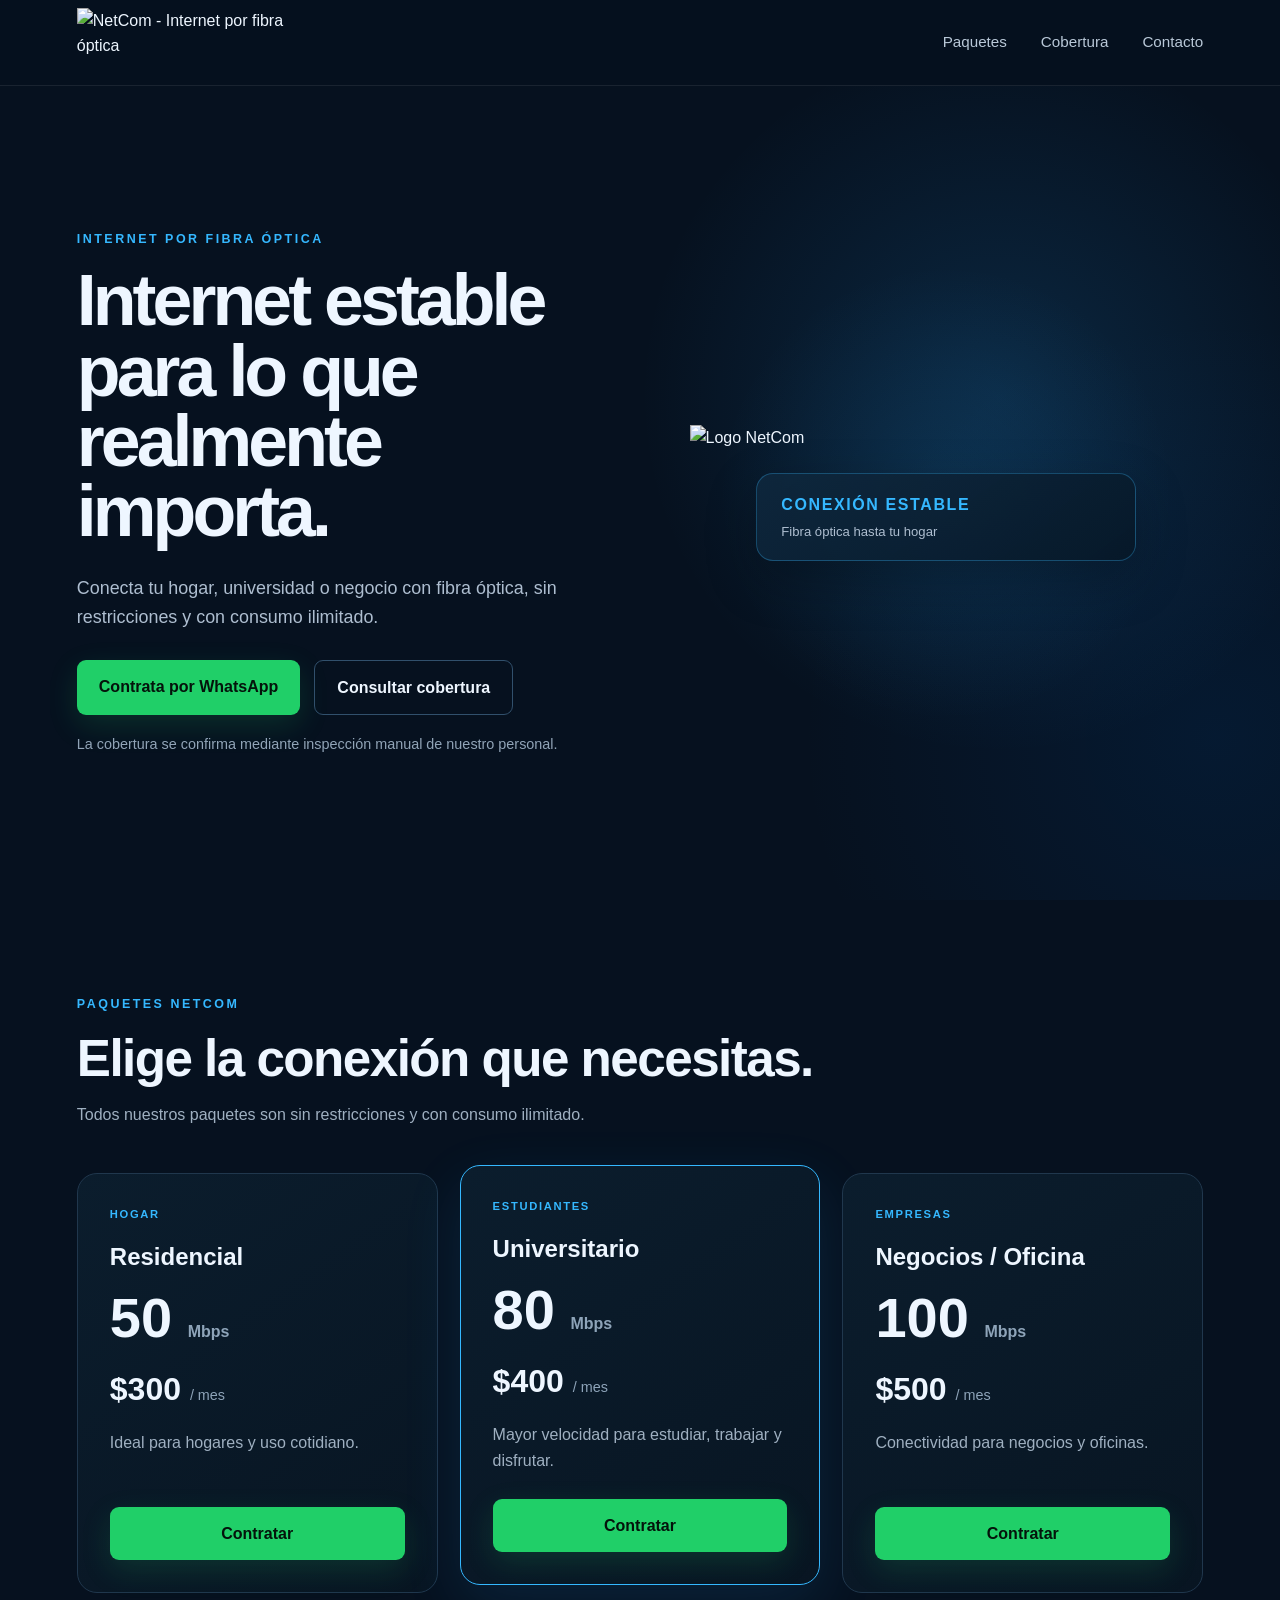
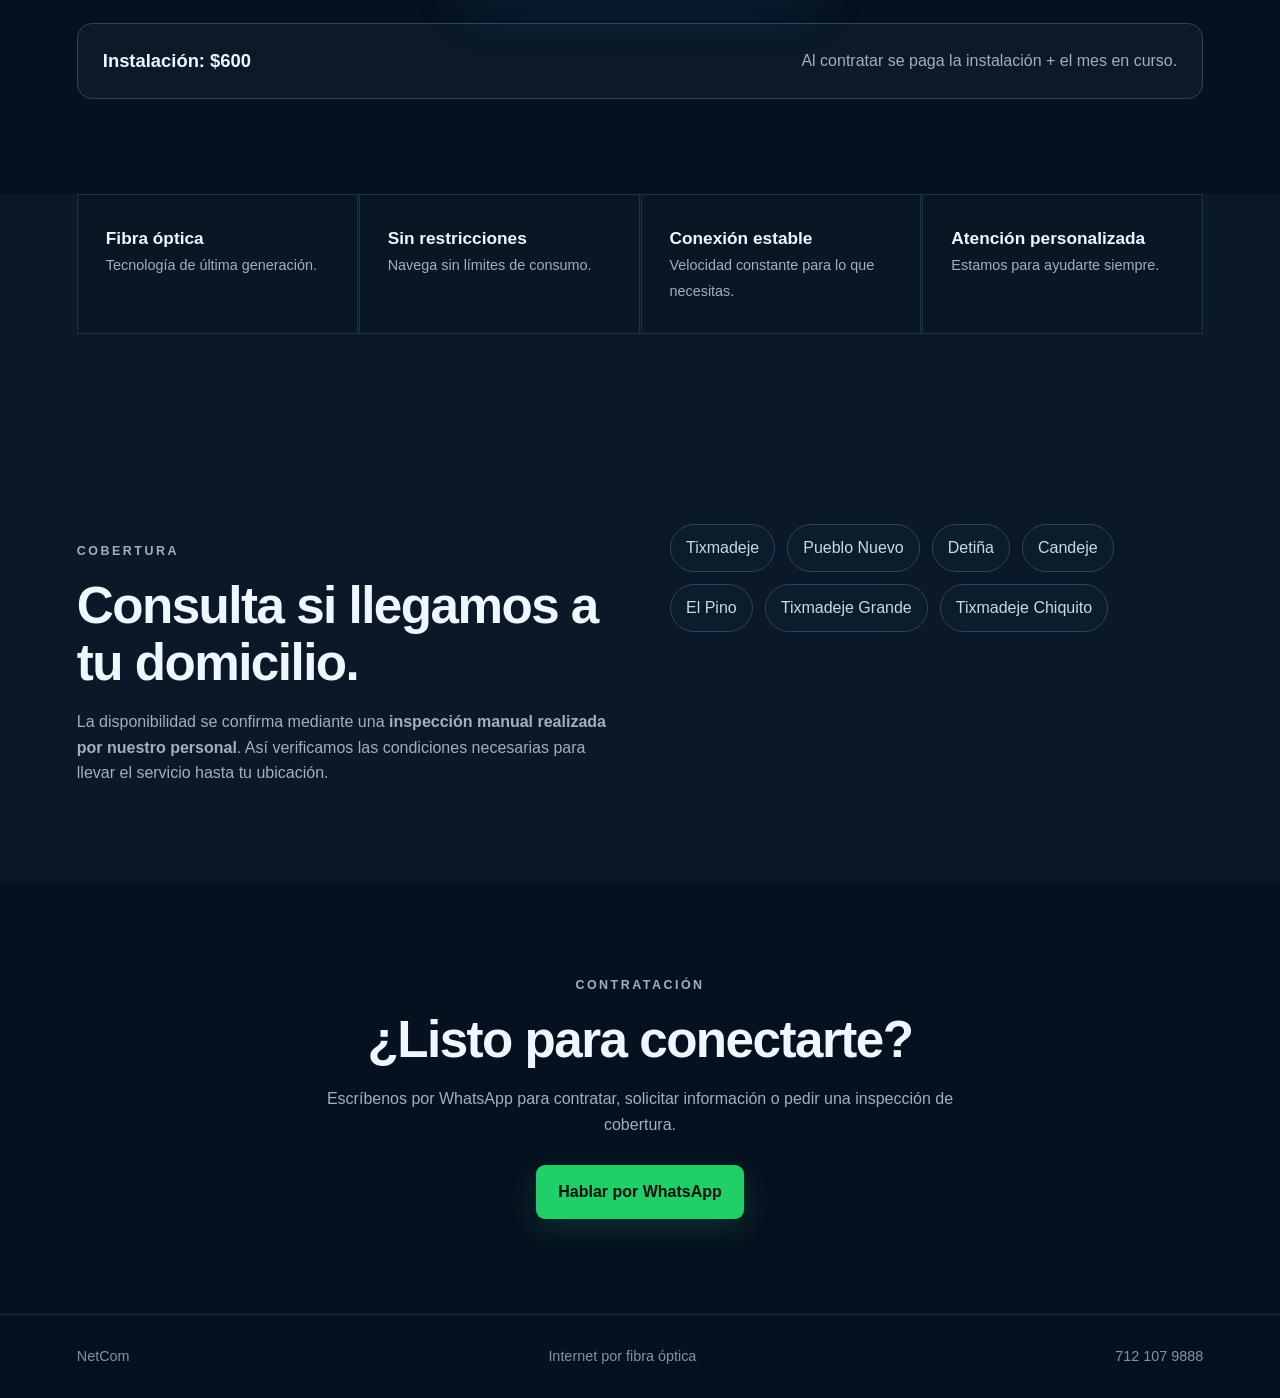
==== commit a84b473b: "Replace SVG logo with image logo in index.html" ====
--- a/index.html
+++ b/index.html
@@ -28,7 +28,11 @@
     <p class="coverage-note">La cobertura se confirma mediante inspección manual de nuestro personal.</p>
   </div>
   <div class="hero-brand">
-    <div class="hero-logo-wrap"><svg class="hero-netcom-logo" viewBox="0 0 820 250" role="img" aria-label="Logo NetCom"><g transform="translate(8 18)"><circle cx="105" cy="105" r="83" fill="none" stroke="#f5f8fc" stroke-width="15"/><path d="M35 105H18M172 105h54" stroke="#4dc7ff" stroke-width="9" stroke-linecap="round"/><polygon points="63,57 91,41 119,57 119,89 91,105 63,89" fill="#075aa0"/><polygon points="63,121 91,105 119,121 119,153 91,169 63,153" fill="#075aa0"/><polygon points="113,89 141,73 169,89 169,121 141,137 113,121" fill="#2d7fc7"/><path d="M141 73C178 73 179 91 217 91h27M169 105h76M141 137c37 0 38-18 76-18h27" fill="none" stroke="#4dc7ff" stroke-width="8" stroke-linecap="round"/><circle cx="244" cy="91" r="7" fill="#4dc7ff"/><circle cx="245" cy="105" r="7" fill="#4dc7ff"/><circle cx="244" cy="119" r="7" fill="#4dc7ff"/></g><text x="270" y="145" font-family="Arial,sans-serif" font-size="100" font-weight="800" letter-spacing="-5" fill="#f5f8fc">NET</text><text x="495" y="145" font-family="Arial,sans-serif" font-size="100" font-weight="800" letter-spacing="-5" fill="#35b8ff">COM</text><text x="275" y="190" font-family="Arial,sans-serif" font-size="22" font-weight="500" letter-spacing="5" fill="#35b8ff">INTERNET POR FIBRA ÓPTICA</text></svg></div>
+    <div class="hero-logo-wrap"><img
+  class="hero-logo-image"
+  src="assets/netcom-logo-exact-transparent.png"
+  alt="Logo NetCom"
+></div>
     <div class="badge"><strong>CONEXIÓN ESTABLE</strong><span>Fibra óptica hasta tu hogar</span></div>
   </div>
 </section>
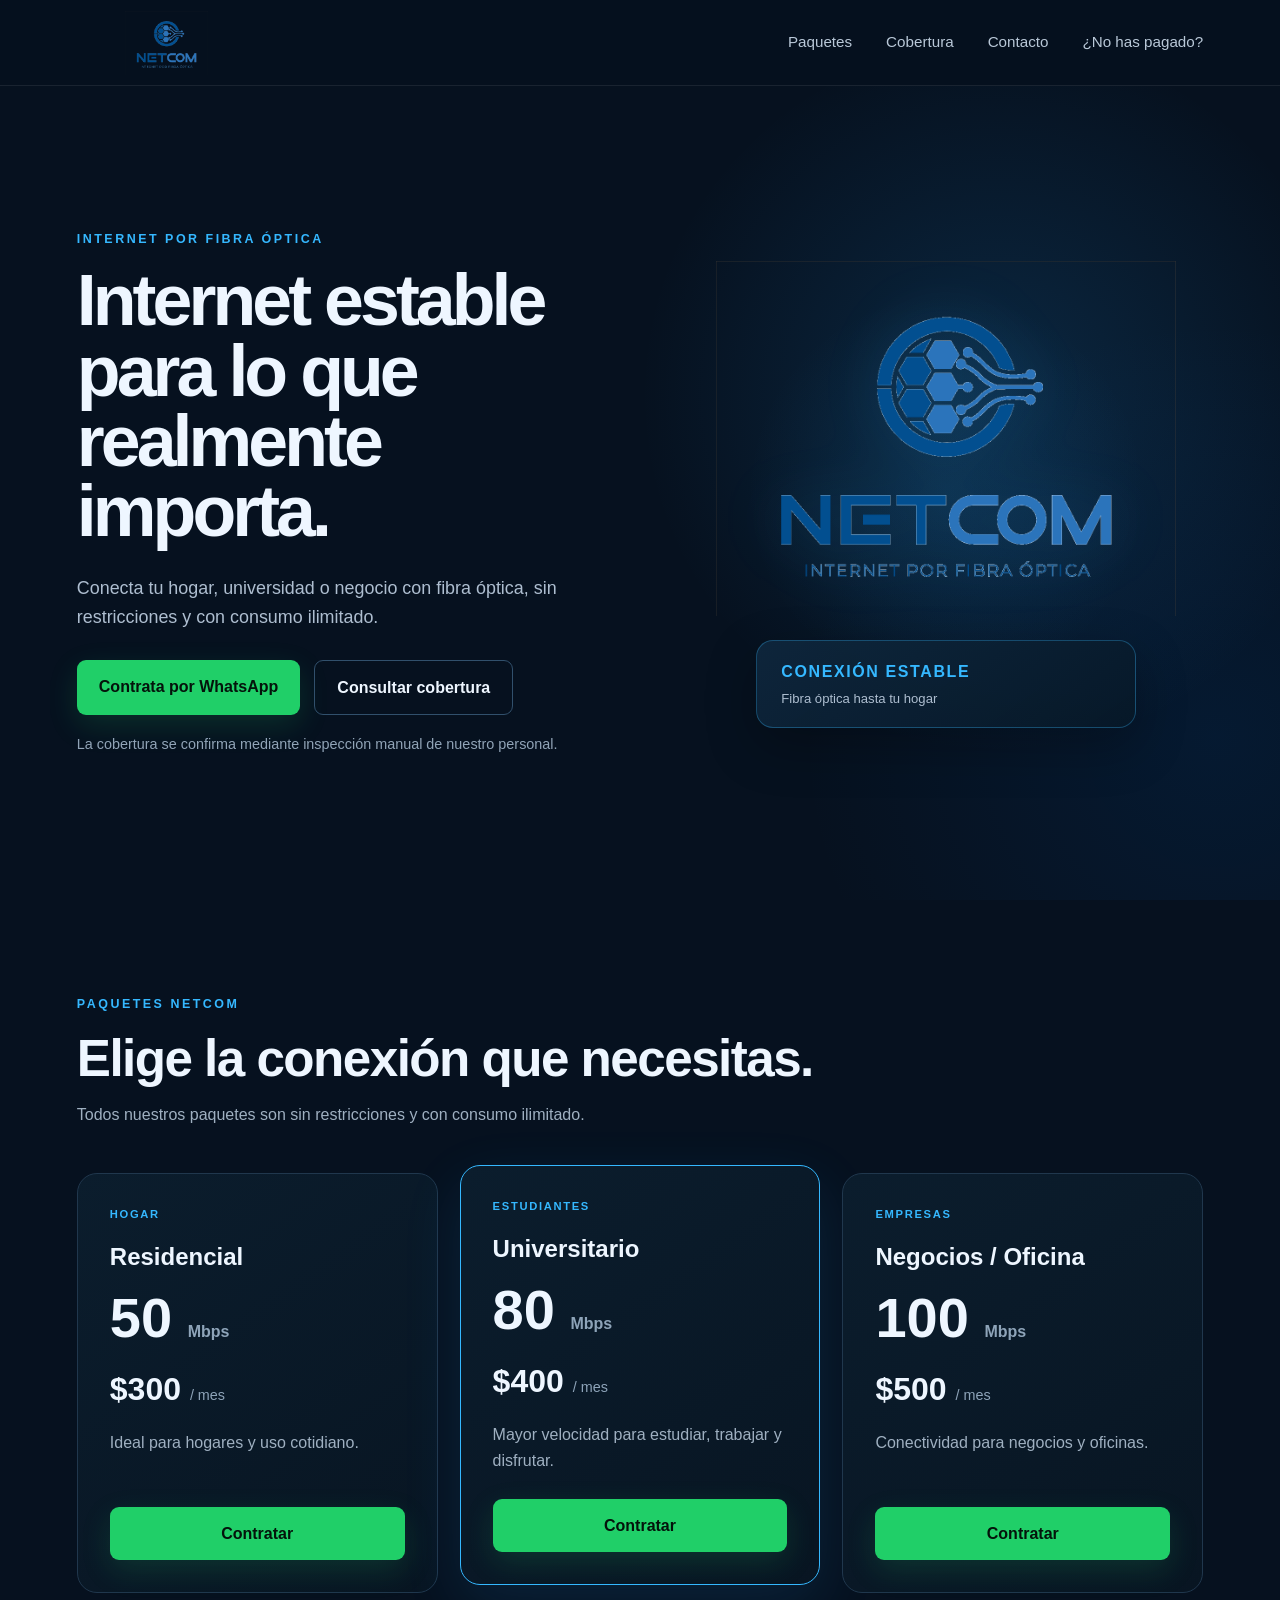
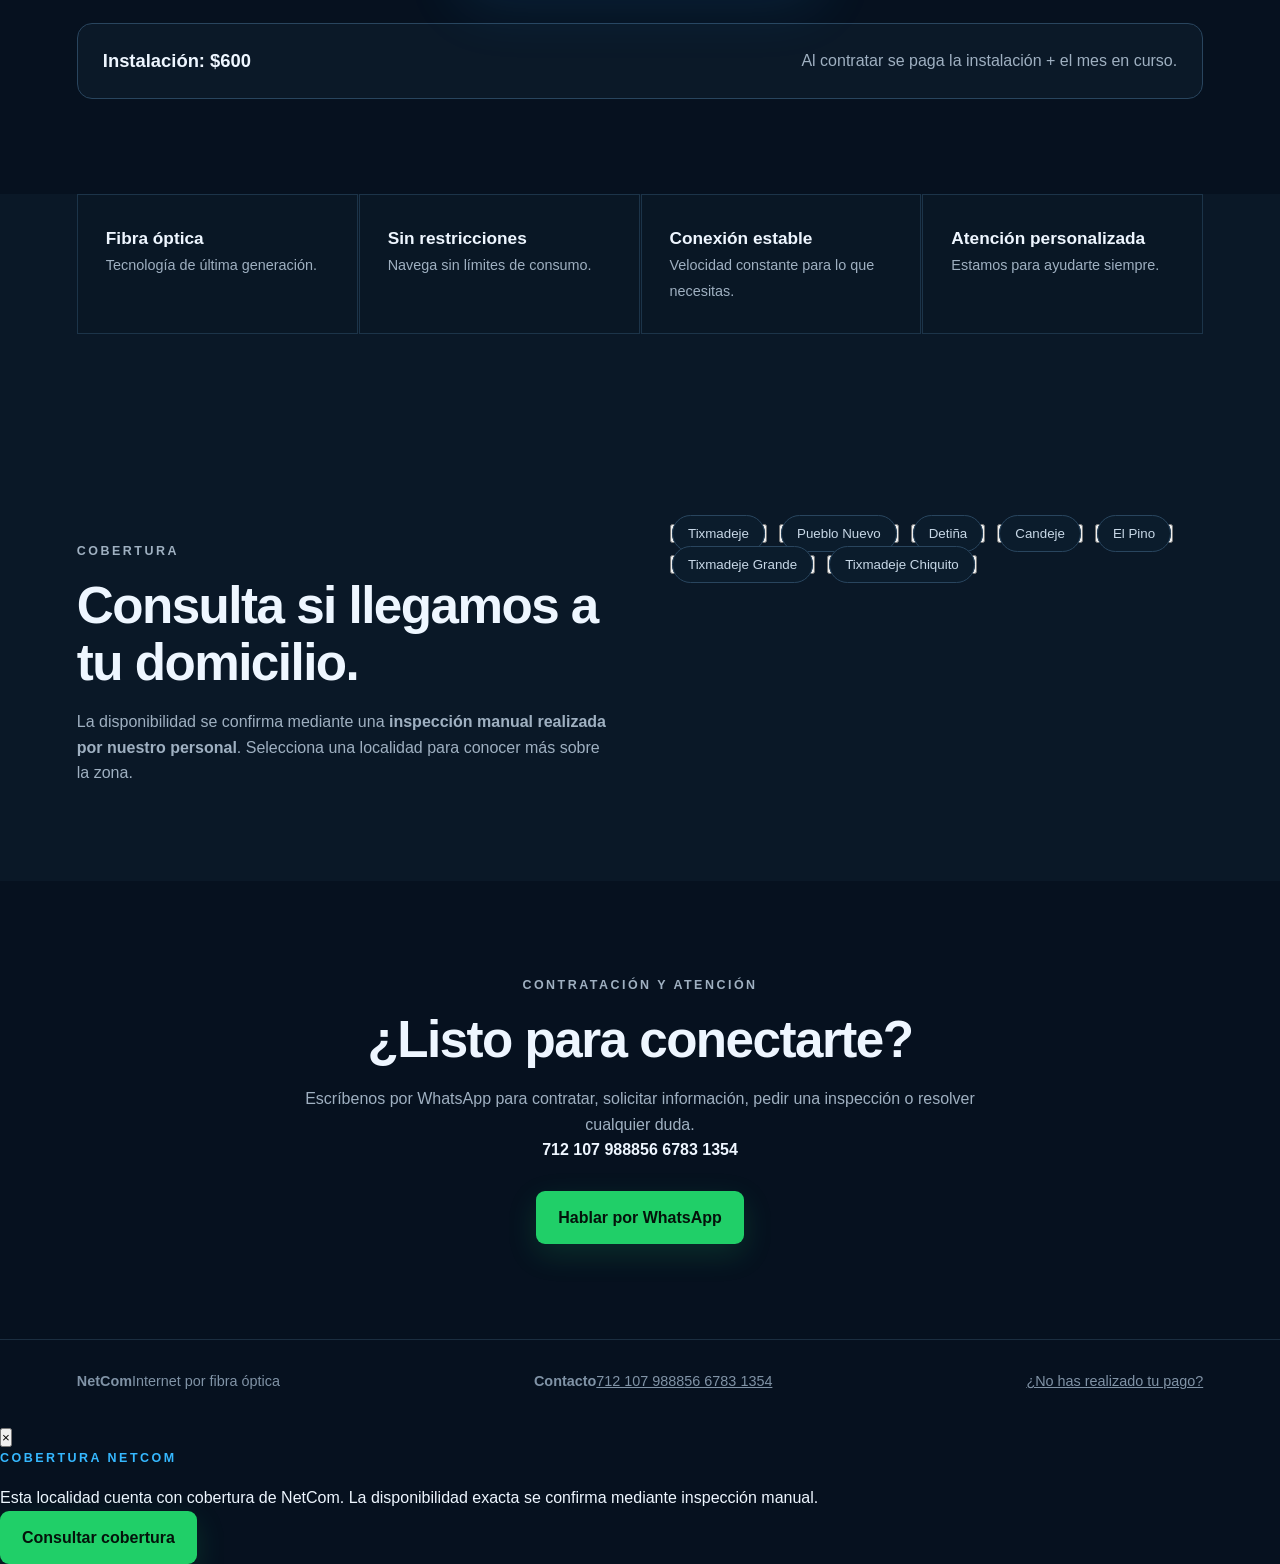
==== commit 85375348: "Add contact numbers, interactive coverage locations, and payment page link" ====
--- a/index.html
+++ b/index.html
@@ -10,13 +10,14 @@
 <body>
 <header class="navbar">
   <a class="brand" href="#inicio" aria-label="NetCom - Internet por fibra óptica">
-    <img
-        class="brand-logo"
-        src="assets/netcom-logo-exact-transparent.png"
-        alt="NetCom - Internet por fibra óptica"
-    >
+    <img class="brand-logo" src="assets/netcom-logo-exact-transparent.png" alt="NetCom - Internet por fibra óptica">
   </a>
-  <nav><a href="#planes">Paquetes</a><a href="#cobertura">Cobertura</a><a href="#contacto">Contacto</a></nav>
+  <nav>
+    <a href="#planes">Paquetes</a>
+    <a href="#cobertura">Cobertura</a>
+    <a href="#contacto">Contacto</a>
+    <a class="nav-payment" href="pagos.html">¿No has pagado?</a>
+  </nav>
 </header>
 <main>
 <section id="inicio" class="hero">
@@ -28,11 +29,7 @@
     <p class="coverage-note">La cobertura se confirma mediante inspección manual de nuestro personal.</p>
   </div>
   <div class="hero-brand">
-    <div class="hero-logo-wrap"><img
-  class="hero-logo-image"
-  src="assets/netcom-logo-exact-transparent.png"
-  alt="Logo NetCom"
-></div>
+    <div class="hero-logo-wrap"><img class="hero-logo-image" src="assets/netcom-logo-exact-transparent.png" alt="Logo NetCom"></div>
     <div class="badge"><strong>CONEXIÓN ESTABLE</strong><span>Fibra óptica hasta tu hogar</span></div>
   </div>
 </section>
@@ -46,10 +43,19 @@
   <div class="installation"><strong>Instalación: $600</strong><span>Al contratar se paga la instalación + el mes en curso.</span></div>
 </section>
 <section class="benefits section"><div class="benefit"><strong>Fibra óptica</strong><span>Tecnología de última generación.</span></div><div class="benefit"><strong>Sin restricciones</strong><span>Navega sin límites de consumo.</span></div><div class="benefit"><strong>Conexión estable</strong><span>Velocidad constante para lo que necesitas.</span></div><div class="benefit"><strong>Atención personalizada</strong><span>Estamos para ayudarte siempre.</span></div></section>
-<section id="cobertura" class="coverage"><div><p class="eyebrow">COBERTURA</p><h2>Consulta si llegamos a tu domicilio.</h2><p>La disponibilidad se confirma mediante una <strong>inspección manual realizada por nuestro personal</strong>. Así verificamos las condiciones necesarias para llevar el servicio hasta tu ubicación.</p></div><div class="locations"><span>Tixmadeje</span><span>Pueblo Nuevo</span><span>Detiña</span><span>Candeje</span><span>El Pino</span><span>Tixmadeje Grande</span><span>Tixmadeje Chiquito</span></div></section>
-<section id="contacto" class="contact section"><div class="contact-box"><p class="eyebrow">CONTRATACIÓN</p><h2>¿Listo para conectarte?</h2><p>Escríbenos por WhatsApp para contratar, solicitar información o pedir una inspección de cobertura.</p><a class="button whatsapp" href="https://wa.me/527121079888?text=Hola%20NetCom%2C%20quiero%20informaci%C3%B3n%20sobre%20sus%20planes." target="_blank" rel="noopener">Hablar por WhatsApp</a></div></section>
+<section id="cobertura" class="coverage"><div><p class="eyebrow">COBERTURA</p><h2>Consulta si llegamos a tu domicilio.</h2><p>La disponibilidad se confirma mediante una <strong>inspección manual realizada por nuestro personal</strong>. Selecciona una localidad para conocer más sobre la zona.</p></div><div class="locations">
+  <button class="location-card" type="button" data-place="Tixmadeje" data-image="assets/cobertura/tixmadeje.jpg"><span>Tixmadeje</span></button>
+  <button class="location-card" type="button" data-place="Pueblo Nuevo" data-image="assets/cobertura/pueblo-nuevo.jpg"><span>Pueblo Nuevo</span></button>
+  <button class="location-card" type="button" data-place="Detiña" data-image="assets/cobertura/detina.jpg"><span>Detiña</span></button>
+  <button class="location-card" type="button" data-place="Candeje" data-image="assets/cobertura/candeje.jpg"><span>Candeje</span></button>
+  <button class="location-card" type="button" data-place="El Pino" data-image="assets/cobertura/el-pino.jpg"><span>El Pino</span></button>
+  <button class="location-card" type="button" data-place="Tixmadeje Grande" data-image="assets/cobertura/tixmadeje-grande.jpg"><span>Tixmadeje Grande</span></button>
+  <button class="location-card" type="button" data-place="Tixmadeje Chiquito" data-image="assets/cobertura/tixmadeje-chiquito.jpg"><span>Tixmadeje Chiquito</span></button>
+</div></section>
+<section id="contacto" class="contact section"><div class="contact-box"><p class="eyebrow">CONTRATACIÓN Y ATENCIÓN</p><h2>¿Listo para conectarte?</h2><p>Escríbenos por WhatsApp para contratar, solicitar información, pedir una inspección o resolver cualquier duda.</p><div class="contact-numbers"><strong>712 107 9888</strong><strong>56 6783 1354</strong></div><a class="button whatsapp" href="https://wa.me/527121079888?text=Hola%20NetCom%2C%20quiero%20informaci%C3%B3n%20sobre%20sus%20planes." target="_blank" rel="noopener">Hablar por WhatsApp</a></div></section>
 </main>
-<footer><span>NetCom</span><span>Internet por fibra óptica</span><span>712 107 9888</span></footer>
+<footer><div><strong>NetCom</strong><span>Internet por fibra óptica</span></div><div class="footer-contact"><strong>Contacto</strong><a href="tel:+527121079888">712 107 9888</a><a href="tel:+525667831354">56 6783 1354</a></div><a class="footer-payment" href="pagos.html">¿No has realizado tu pago?</a></footer>
+<div class="location-modal" id="locationModal" aria-hidden="true"><div class="location-modal-backdrop" data-close-location></div><div class="location-modal-content" role="dialog" aria-modal="true" aria-labelledby="locationModalTitle"><button class="location-modal-close" type="button" data-close-location aria-label="Cerrar">&times;</button><img id="locationModalImage" src="" alt=""><div class="location-modal-info"><p class="eyebrow">COBERTURA NETCOM</p><h2 id="locationModalTitle"></h2><p>Esta localidad cuenta con cobertura de NetCom. La disponibilidad exacta se confirma mediante inspección manual.</p><a class="button whatsapp" id="locationModalWhatsapp" href="https://wa.me/527121079888" target="_blank" rel="noopener">Consultar cobertura</a></div></div></div>
 <script src="script.js"></script>
 </body>
 </html>
--- a/style.css
+++ b/style.css
@@ -1 +1 @@
-*{box-sizing:border-box;margin:0;padding:0}html{scroll-behavior:smooth}body{font-family:Inter,Arial,sans-serif;background:#06111f;color:#eef6ff;line-height:1.6}a{color:inherit}.navbar{height:86px;padding:0 6%;display:flex;align-items:center;justify-content:space-between;border-bottom:1px solid rgba(255,255,255,.08);position:sticky;top:0;background:rgba(6,17,31,.96);backdrop-filter:blur(14px);z-index:20}.brand{display:block;width:220px;height:70px;text-decoration:none}.netcom-logo{width:100%;height:100%;display:block}.navbar nav{display:flex;gap:34px}.navbar nav a{color:#b9c8d8;text-decoration:none;font-size:.95rem}.navbar nav a:hover{color:#35b8ff}.hero{min-height:calc(100vh - 86px);padding:6% 6%;display:grid;grid-template-columns:1.05fr .95fr;gap:4%;align-items:center;overflow:hidden;background:radial-gradient(circle at 78% 38%,rgba(35,157,245,.16),transparent 32%),radial-gradient(circle at 95% 80%,rgba(0,88,180,.12),transparent 30%)}.hero-content{position:relative;z-index:2}.eyebrow{font-size:.78rem;font-weight:800;letter-spacing:.2em;color:#35b8ff;margin-bottom:16px}.hero h1{font-size:clamp(3.2rem,5.6vw,5.8rem);line-height:.98;max-width:820px;letter-spacing:-.055em}.hero-text{font-size:1.12rem;color:#aebed0;max-width:680px;margin:28px 0}.hero-actions{display:flex;gap:14px;flex-wrap:wrap}.button{display:inline-block;padding:14px 22px;border-radius:9px;text-decoration:none;font-weight:800;transition:transform .2s,box-shadow .2s}.button:hover{transform:translateY(-2px)}.whatsapp{background:#20cf68;color:#04130b;box-shadow:0 10px 30px rgba(32,207,104,.16)}.secondary{border:1px solid #31506c;color:#eef6ff}.coverage-note{margin-top:18px;color:#91a4b7;font-size:.9rem}.hero-brand{display:flex;flex-direction:column;align-items:center;justify-content:center;gap:22px;position:relative;min-width:0}.hero-brand:before{content:"";position:absolute;width:480px;height:480px;border-radius:50%;background:radial-gradient(circle,rgba(39,170,255,.11),transparent 67%);pointer-events:none}.hero-logo-wrap{width:min(100%,610px);position:relative;z-index:1}.hero-netcom-logo{width:100%;height:auto;display:block;filter:drop-shadow(0 0 28px rgba(53,184,255,.12))}.badge{position:relative;z-index:2;width:min(100%,380px);padding:18px 24px;border:1px solid rgba(53,184,255,.3);border-radius:17px;background:linear-gradient(145deg,rgba(15,40,62,.9),rgba(7,24,40,.92));text-align:left;box-shadow:0 18px 50px rgba(0,0,0,.25)}.badge strong{display:block;color:#35b8ff;letter-spacing:.1em;font-size:1rem}.badge span{display:block;color:#aebed0;font-size:.82rem;margin-top:3px}.section{padding:95px 6%}.section-heading{max-width:750px;margin-bottom:45px}.section-heading p:not(.eyebrow){color:#9fb0c1;margin-top:15px}.section h2,.coverage h2{font-size:clamp(2rem,4vw,3.5rem);line-height:1.1;letter-spacing:-.03em}.plans-grid{display:grid;grid-template-columns:repeat(3,1fr);gap:22px}.plan{padding:32px;border:1px solid #20374d;border-radius:20px;background:linear-gradient(145deg,#0b1d2d,#081522);position:relative;display:flex;flex-direction:column;min-height:410px}.plan.featured{border-color:#35b8ff;box-shadow:0 20px 60px rgba(38,166,255,.12);transform:translateY(-8px)}.plan-tag{font-size:.7rem;font-weight:800;letter-spacing:.15em;color:#35b8ff}.plan h3{font-size:1.5rem;margin:14px 0}.speed{font-size:3.5rem;font-weight:900;line-height:1}.speed small{font-size:1rem;color:#8ea4b9}.price{font-size:2rem;font-weight:800;margin-top:18px}.price small{font-size:.9rem;color:#8ea4b9;font-weight:500}.plan p{color:#9fb0c1;margin:15px 0 25px}.plan .button{margin-top:auto;text-align:center}.installation{margin-top:30px;padding:22px 25px;border-radius:15px;border:1px solid #29455e;background:#0b1928;display:flex;justify-content:space-between;gap:20px;align-items:center}.installation strong{font-size:1.15rem}.installation span{color:#9fb0c1}.benefits{display:grid;grid-template-columns:repeat(4,1fr);gap:1px;padding-top:0;background:#0a1827}.benefit{padding:30px 28px;border:1px solid #1c3449;background:#091725}.benefit strong{display:block;font-size:1.08rem;color:#eef6ff}.benefit span{color:#9fb0c1;font-size:.9rem}.coverage{padding:95px 6%;display:grid;grid-template-columns:1fr 1fr;gap:60px;background:#0a1827}.coverage p{color:#9fb0c1;margin-top:18px}.locations{display:flex;flex-wrap:wrap;gap:12px;align-content:start}.locations span{padding:10px 15px;border:1px solid #29455e;border-radius:999px;color:#c8d8e7;background:#0b1c2c}.contact{text-align:center}.contact-box{max-width:700px;margin:auto}.contact-box h2{margin-bottom:18px}.contact-box p{color:#9fb0c1}.contact-box .button{margin-top:28px}footer{padding:30px 6%;border-top:1px solid #1b2e40;display:flex;justify-content:space-between;color:#8093a6;font-size:.9rem}@media(max-width:950px){.navbar{padding:0 5%}.brand{width:190px}.hero,.coverage{grid-template-columns:1fr}.hero{min-height:auto;padding-top:70px;padding-bottom:70px}.hero-brand{order:-1;max-width:680px;margin:auto}.hero-brand:before{width:380px;height:380px}.plans-grid,.benefits{grid-template-columns:1fr}.plan.featured{transform:none}.installation{flex-direction:column;align-items:flex-start}}@media(max-width:650px){.navbar{height:72px}.brand{width:145px;height:58px}.navbar nav{gap:14px}.navbar nav a{font-size:.78rem}.navbar nav a:nth-child(2){display:none}.hero,.section,.coverage{padding-left:5%;padding-right:5%}.hero{padding-top:55px;padding-bottom:60px}.hero-brand{gap:16px}.hero-logo-wrap{width:100%}.hero h1{font-size:3rem}.hero-text{font-size:1rem}.hero-actions{flex-direction:column;align-items:stretch}.hero-actions .button{text-align:center}.badge{width:100%}footer{padding:25px 5%;flex-direction:column;gap:8px}}+*{box-sizing:border-box;margin:0;padding:0}html{scroll-behavior:smooth}body{font-family:Inter,Arial,sans-serif;background:#06111f;color:#eef6ff;line-height:1.6}a{color:inherit}.navbar{height:86px;padding:0 6%;display:flex;align-items:center;justify-content:space-between;border-bottom:1px solid rgba(255,255,255,.08);position:sticky;top:0;background:rgba(6,17,31,.96);backdrop-filter:blur(14px);z-index:20}.brand{display:block;width:180px;height:64px;text-decoration:none}.brand-logo{width:100%;height:100%;display:block;object-fit:contain}.navbar nav{display:flex;gap:34px}.navbar nav a{color:#b9c8d8;text-decoration:none;font-size:.95rem}.navbar nav a:hover{color:#35b8ff}.hero{min-height:calc(100vh - 86px);padding:5% 6%;display:grid;grid-template-columns:1.05fr .95fr;gap:4%;align-items:center;overflow:hidden;background:radial-gradient(circle at 78% 38%,rgba(35,157,245,.16),transparent 32%),radial-gradient(circle at 95% 80%,rgba(0,88,180,.12),transparent 30%)}.hero-content{position:relative;z-index:2;min-width:0}.eyebrow{font-size:.78rem;font-weight:800;letter-spacing:.2em;color:#35b8ff;margin-bottom:16px}.hero h1{font-size:clamp(3.2rem,5.6vw,5.8rem);line-height:.98;max-width:820px;letter-spacing:-.055em}.hero-text{font-size:1.12rem;color:#aebed0;max-width:680px;margin:28px 0}.hero-actions{display:flex;gap:14px;flex-wrap:wrap}.button{display:inline-block;padding:14px 22px;border-radius:9px;text-decoration:none;font-weight:800;transition:transform .2s,box-shadow .2s}.button:hover{transform:translateY(-2px)}.whatsapp{background:#20cf68;color:#04130b;box-shadow:0 10px 30px rgba(32,207,104,.16)}.secondary{border:1px solid #31506c;color:#eef6ff}.coverage-note{margin-top:18px;color:#91a4b7;font-size:.9rem}.hero-brand{display:flex;flex-direction:column;align-items:center;justify-content:center;gap:22px;position:relative;min-width:0;width:100%;max-width:560px;margin:0 auto}.hero-brand:before{content:"";position:absolute;width:420px;height:420px;border-radius:50%;background:radial-gradient(circle,rgba(39,170,255,.11),transparent 67%);pointer-events:none}.hero-logo-wrap{width:100%;max-width:460px;height:360px;position:relative;z-index:1;display:flex;align-items:center;justify-content:center;overflow:hidden}.hero-logo-image{width:100%;height:100%;max-width:460px;max-height:360px;object-fit:contain;display:block;filter:drop-shadow(0 0 28px rgba(53,184,255,.12))}.badge{position:relative;z-index:2;width:min(100%,380px);padding:18px 24px;border:1px solid rgba(53,184,255,.3);border-radius:17px;background:linear-gradient(145deg,rgba(15,40,62,.9),rgba(7,24,40,.92));text-align:left;box-shadow:0 18px 50px rgba(0,0,0,.25)}.badge strong{display:block;color:#35b8ff;letter-spacing:.1em;font-size:1rem}.badge span{display:block;color:#aebed0;font-size:.82rem;margin-top:3px}.section{padding:95px 6%}.section-heading{max-width:750px;margin-bottom:45px}.section-heading p:not(.eyebrow){color:#9fb0c1;margin-top:15px}.section h2,.coverage h2{font-size:clamp(2rem,4vw,3.5rem);line-height:1.1;letter-spacing:-.03em}.plans-grid{display:grid;grid-template-columns:repeat(3,1fr);gap:22px}.plan{padding:32px;border:1px solid #20374d;border-radius:20px;background:linear-gradient(145deg,#0b1d2d,#081522);position:relative;display:flex;flex-direction:column;min-height:410px}.plan.featured{border-color:#35b8ff;box-shadow:0 20px 60px rgba(38,166,255,.12);transform:translateY(-8px)}.plan-tag{font-size:.7rem;font-weight:800;letter-spacing:.15em;color:#35b8ff}.plan h3{font-size:1.5rem;margin:14px 0}.speed{font-size:3.5rem;font-weight:900;line-height:1}.speed small{font-size:1rem;color:#8ea4b9}.price{font-size:2rem;font-weight:800;margin-top:18px}.price small{font-size:.9rem;color:#8ea4b9;font-weight:500}.plan p{color:#9fb0c1;margin:15px 0 25px}.plan .button{margin-top:auto;text-align:center}.installation{margin-top:30px;padding:22px 25px;border-radius:15px;border:1px solid #29455e;background:#0b1928;display:flex;justify-content:space-between;gap:20px;align-items:center}.installation strong{font-size:1.15rem}.installation span{color:#9fb0c1}.benefits{display:grid;grid-template-columns:repeat(4,1fr);gap:1px;padding-top:0;background:#0a1827}.benefit{padding:30px 28px;border:1px solid #1c3449;background:#091725}.benefit strong{display:block;font-size:1.08rem;color:#eef6ff}.benefit span{color:#9fb0c1;font-size:.9rem}.coverage{padding:95px 6%;display:grid;grid-template-columns:1fr 1fr;gap:60px;background:#0a1827}.coverage p{color:#9fb0c1;margin-top:18px}.locations{display:flex;flex-wrap:wrap;gap:12px;align-content:start}.locations span{padding:10px 15px;border:1px solid #29455e;border-radius:999px;color:#c8d8e7;background:#0b1c2c}.contact{text-align:center}.contact-box{max-width:700px;margin:auto}.contact-box h2{margin-bottom:18px}.contact-box p{color:#9fb0c1}.contact-box .button{margin-top:28px}footer{padding:30px 6%;border-top:1px solid #1b2e40;display:flex;justify-content:space-between;color:#8093a6;font-size:.9rem}@media(max-width:950px){.navbar{padding:0 5%}.brand{width:170px}.hero,.coverage{grid-template-columns:1fr}.hero{min-height:auto;padding-top:55px;padding-bottom:70px}.hero-brand{order:-1;max-width:560px;margin:auto}.hero-brand:before{width:360px;height:360px}.hero-logo-wrap{height:300px}.hero-logo-image{max-height:300px}.plans-grid,.benefits{grid-template-columns:1fr}.plan.featured{transform:none}.installation{flex-direction:column;align-items:flex-start}}@media(max-width:650px){.navbar{height:72px}.brand{width:145px;height:58px}.navbar nav{gap:14px}.navbar nav a{font-size:.78rem}.navbar nav a:nth-child(2){display:none}.hero,.section,.coverage{padding-left:5%;padding-right:5%}.hero{padding-top:45px;padding-bottom:60px}.hero-brand{gap:16px}.hero-logo-wrap{width:100%;height:240px}.hero-logo-image{max-height:240px}.hero h1{font-size:3rem}.hero-text{font-size:1rem}.hero-actions{flex-direction:column;align-items:stretch}.hero-actions .button{text-align:center}.badge{width:100%}footer{padding:25px 5%;flex-direction:column;gap:8px}}
